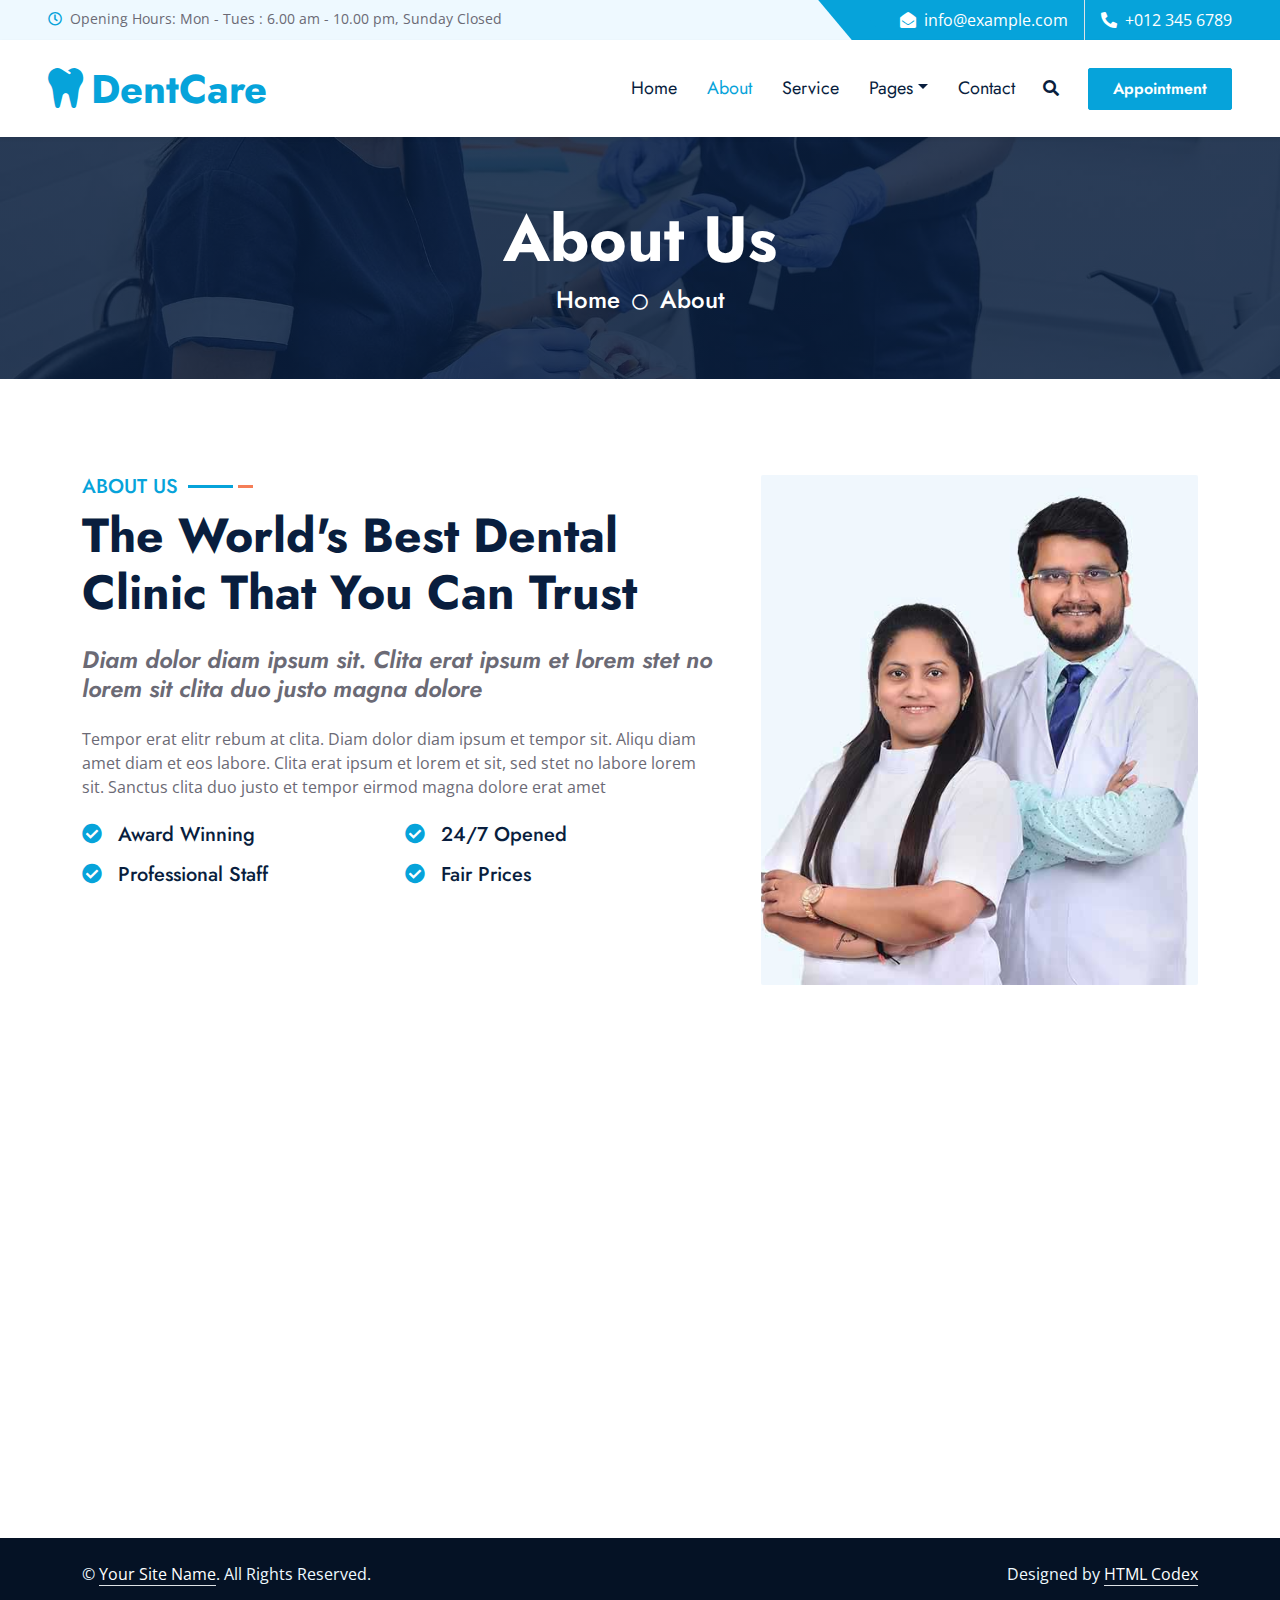
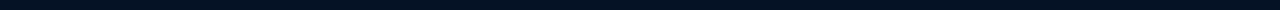
==== about.html @ ec6737f4 "new" ====
<!DOCTYPE html>
<html lang="en">

<head>
    <meta charset="utf-8">
    <title>DentCare - Dental Clinic Website Template</title>
    <meta content="width=device-width, initial-scale=1.0" name="viewport">
    <meta content="Free HTML Templates" name="keywords">
    <meta content="Free HTML Templates" name="description">

    <!-- Favicon -->
    <link href="img/favicon.ico" rel="icon">

    <!-- Google Web Fonts -->
    <link rel="preconnect" href="https://fonts.gstatic.com">
    <link href="https://fonts.googleapis.com/css2?family=Jost:wght@500;600;700&family=Open+Sans:wght@400;600&display=swap" rel="stylesheet"> 

    <!-- Icon Font Stylesheet -->
    <link href="https://cdnjs.cloudflare.com/ajax/libs/font-awesome/5.10.0/css/all.min.css" rel="stylesheet">
    <link href="https://cdn.jsdelivr.net/npm/bootstrap-icons@1.4.1/font/bootstrap-icons.css" rel="stylesheet">

    <!-- Libraries Stylesheet -->
    <link href="lib/owlcarousel/assets/owl.carousel.min.css" rel="stylesheet">
    <link href="lib/animate/animate.min.css" rel="stylesheet">
    <link href="lib/tempusdominus/css/tempusdominus-bootstrap-4.min.css" rel="stylesheet" />
    <link href="lib/twentytwenty/twentytwenty.css" rel="stylesheet" />

    <!-- Customized Bootstrap Stylesheet -->
    <link href="css/bootstrap.min.css" rel="stylesheet">

    <!-- Template Stylesheet -->
    <link href="css/style.css" rel="stylesheet">
</head>

<body>
    <!-- Spinner Start -->
    <div id="spinner" class="show bg-white position-fixed translate-middle w-100 vh-100 top-50 start-50 d-flex align-items-center justify-content-center">
        <div class="spinner-grow text-primary m-1" role="status">
            <span class="sr-only">Loading...</span>
        </div>
        <div class="spinner-grow text-dark m-1" role="status">
            <span class="sr-only">Loading...</span>
        </div>
        <div class="spinner-grow text-secondary m-1" role="status">
            <span class="sr-only">Loading...</span>
        </div>
    </div>
    <!-- Spinner End -->


    <!-- Topbar Start -->
    <div class="container-fluid bg-light ps-5 pe-0 d-none d-lg-block">
        <div class="row gx-0">
            <div class="col-md-6 text-center text-lg-start mb-2 mb-lg-0">
                <div class="d-inline-flex align-items-center">
                    <small class="py-2"><i class="far fa-clock text-primary me-2"></i>Opening Hours: Mon - Tues : 6.00 am - 10.00 pm, Sunday Closed </small>
                </div>
            </div>
            <div class="col-md-6 text-center text-lg-end">
                <div class="position-relative d-inline-flex align-items-center bg-primary text-white top-shape px-5">
                    <div class="me-3 pe-3 border-end py-2">
                        <p class="m-0"><i class="fa fa-envelope-open me-2"></i>info@example.com</p>
                    </div>
                    <div class="py-2">
                        <p class="m-0"><i class="fa fa-phone-alt me-2"></i>+012 345 6789</p>
                    </div>
                </div>
            </div>
        </div>
    </div>
    <!-- Topbar End -->


    <!-- Navbar Start -->
    <nav class="navbar navbar-expand-lg bg-white navbar-light shadow-sm px-5 py-3 py-lg-0">
        <a href="index.html" class="navbar-brand p-0">
            <h1 class="m-0 text-primary"><i class="fa fa-tooth me-2"></i>DentCare</h1>
        </a>
        <button class="navbar-toggler" type="button" data-bs-toggle="collapse" data-bs-target="#navbarCollapse">
            <span class="navbar-toggler-icon"></span>
        </button>
        <div class="collapse navbar-collapse" id="navbarCollapse">
            <div class="navbar-nav ms-auto py-0">
                <a href="index.html" class="nav-item nav-link">Home</a>
                <a href="about.html" class="nav-item nav-link active">About</a>
                <a href="service.html" class="nav-item nav-link">Service</a>
                <div class="nav-item dropdown">
                    <a href="#" class="nav-link dropdown-toggle" data-bs-toggle="dropdown">Pages</a>
                    <div class="dropdown-menu m-0">
                        <a href="price.html" class="dropdown-item">Pricing Plan</a>
                        <a href="team.html" class="dropdown-item">Our Dentist</a>
                        <a href="testimonial.html" class="dropdown-item">Testimonial</a>
                        <a href="appointment.html" class="dropdown-item">Appointment</a>
                    </div>
                </div>
                <a href="contact.html" class="nav-item nav-link">Contact</a>
            </div>
            <button type="button" class="btn text-dark" data-bs-toggle="modal" data-bs-target="#searchModal"><i class="fa fa-search"></i></button>
            <a href="appointment.html" class="btn btn-primary py-2 px-4 ms-3">Appointment</a>
        </div>
    </nav>
    <!-- Navbar End -->


    <!-- Full Screen Search Start -->
    <div class="modal fade" id="searchModal" tabindex="-1">
        <div class="modal-dialog modal-fullscreen">
            <div class="modal-content" style="background: rgba(9, 30, 62, .7);">
                <div class="modal-header border-0">
                    <button type="button" class="btn bg-white btn-close" data-bs-dismiss="modal" aria-label="Close"></button>
                </div>
                <div class="modal-body d-flex align-items-center justify-content-center">
                    <div class="input-group" style="max-width: 600px;">
                        <input type="text" class="form-control bg-transparent border-primary p-3" placeholder="Type search keyword">
                        <button class="btn btn-primary px-4"><i class="bi bi-search"></i></button>
                    </div>
                </div>
            </div>
        </div>
    </div>
    <!-- Full Screen Search End -->


    <!-- Hero Start -->
    <div class="container-fluid bg-primary py-5 hero-header mb-5">
        <div class="row py-3">
            <div class="col-12 text-center">
                <h1 class="display-3 text-white animated zoomIn">About Us</h1>
                <a href="" class="h4 text-white">Home</a>
                <i class="far fa-circle text-white px-2"></i>
                <a href="" class="h4 text-white">About</a>
            </div>
        </div>
    </div>
    <!-- Hero End -->


    <!-- About Start -->
    <div class="container-fluid py-5 wow fadeInUp" data-wow-delay="0.1s">
        <div class="container">
            <div class="row g-5">
                <div class="col-lg-7">
                    <div class="section-title mb-4">
                        <h5 class="position-relative d-inline-block text-primary text-uppercase">About Us</h5>
                        <h1 class="display-5 mb-0">The World's Best Dental Clinic That You Can Trust</h1>
                    </div>
                    <h4 class="text-body fst-italic mb-4">Diam dolor diam ipsum sit. Clita erat ipsum et lorem stet no lorem sit clita duo justo magna dolore</h4>
                    <p class="mb-4">Tempor erat elitr rebum at clita. Diam dolor diam ipsum et tempor sit. Aliqu diam amet diam et eos labore. Clita erat ipsum et lorem et sit, sed stet no labore lorem sit. Sanctus clita duo justo et tempor eirmod magna dolore erat amet</p>
                    <div class="row g-3">
                        <div class="col-sm-6 wow zoomIn" data-wow-delay="0.3s">
                            <h5 class="mb-3"><i class="fa fa-check-circle text-primary me-3"></i>Award Winning</h5>
                            <h5 class="mb-3"><i class="fa fa-check-circle text-primary me-3"></i>Professional Staff</h5>
                        </div>
                        <div class="col-sm-6 wow zoomIn" data-wow-delay="0.6s">
                            <h5 class="mb-3"><i class="fa fa-check-circle text-primary me-3"></i>24/7 Opened</h5>
                            <h5 class="mb-3"><i class="fa fa-check-circle text-primary me-3"></i>Fair Prices</h5>
                        </div>
                    </div>
                    <a href="appointment.html" class="btn btn-primary py-3 px-5 mt-4 wow zoomIn" data-wow-delay="0.6s">Make Appointment</a>
                </div>
                <div class="col-lg-5" style="min-height: 500px;">
                    <div class="position-relative h-100">
                        <img class="position-absolute w-100 h-100 rounded wow zoomIn" data-wow-delay="0.9s" src="img/about.jpg" style="object-fit: cover;">
                    </div>
                </div>
            </div>
        </div>
    </div>
    <!-- About End -->
    

    <!-- Newsletter Start -->
    <div class="container-fluid position-relative pt-5 wow fadeInUp" data-wow-delay="0.1s" style="z-index: 1;">
        <div class="container">
            <div class="bg-primary p-5">
                <form class="mx-auto" style="max-width: 600px;">
                    <div class="input-group">
                        <input type="text" class="form-control border-white p-3" placeholder="Your Email">
                        <button class="btn btn-dark px-4">Sign Up</button>
                    </div>
                </form>
            </div>
        </div>
    </div>
    <!-- Newsletter End -->
    

    <!-- Footer Start -->
    <div class="container-fluid bg-dark text-light py-5 wow fadeInUp" data-wow-delay="0.3s" style="margin-top: -75px;">
        <div class="container pt-5">
            <div class="row g-5 pt-4">
                <div class="col-lg-3 col-md-6">
                    <h3 class="text-white mb-4">Quick Links</h3>
                    <div class="d-flex flex-column justify-content-start">
                        <a class="text-light mb-2" href="#"><i class="bi bi-arrow-right text-primary me-2"></i>Home</a>
                        <a class="text-light mb-2" href="#"><i class="bi bi-arrow-right text-primary me-2"></i>About Us</a>
                        <a class="text-light mb-2" href="#"><i class="bi bi-arrow-right text-primary me-2"></i>Our Services</a>
                        <a class="text-light mb-2" href="#"><i class="bi bi-arrow-right text-primary me-2"></i>Latest Blog</a>
                        <a class="text-light" href="#"><i class="bi bi-arrow-right text-primary me-2"></i>Contact Us</a>
                    </div>
                </div>
                <div class="col-lg-3 col-md-6">
                    <h3 class="text-white mb-4">Popular Links</h3>
                    <div class="d-flex flex-column justify-content-start">
                        <a class="text-light mb-2" href="#"><i class="bi bi-arrow-right text-primary me-2"></i>Home</a>
                        <a class="text-light mb-2" href="#"><i class="bi bi-arrow-right text-primary me-2"></i>About Us</a>
                        <a class="text-light mb-2" href="#"><i class="bi bi-arrow-right text-primary me-2"></i>Our Services</a>
                        <a class="text-light mb-2" href="#"><i class="bi bi-arrow-right text-primary me-2"></i>Latest Blog</a>
                        <a class="text-light" href="#"><i class="bi bi-arrow-right text-primary me-2"></i>Contact Us</a>
                    </div>
                </div>
                <div class="col-lg-3 col-md-6">
                    <h3 class="text-white mb-4">Get In Touch</h3>
                    <p class="mb-2"><i class="bi bi-geo-alt text-primary me-2"></i>123 Street, New York, USA</p>
                    <p class="mb-2"><i class="bi bi-envelope-open text-primary me-2"></i>info@example.com</p>
                    <p class="mb-0"><i class="bi bi-telephone text-primary me-2"></i>+012 345 67890</p>
                </div>
                <div class="col-lg-3 col-md-6">
                    <h3 class="text-white mb-4">Follow Us</h3>
                    <div class="d-flex">
                        <a class="btn btn-lg btn-primary btn-lg-square rounded me-2" href="#"><i class="fab fa-twitter fw-normal"></i></a>
                        <a class="btn btn-lg btn-primary btn-lg-square rounded me-2" href="#"><i class="fab fa-facebook-f fw-normal"></i></a>
                        <a class="btn btn-lg btn-primary btn-lg-square rounded me-2" href="#"><i class="fab fa-linkedin-in fw-normal"></i></a>
                        <a class="btn btn-lg btn-primary btn-lg-square rounded" href="#"><i class="fab fa-instagram fw-normal"></i></a>
                    </div>
                </div>
            </div>
        </div>
    </div>
    <div class="container-fluid text-light py-4" style="background: #051225;">
        <div class="container">
            <div class="row g-0">
                <div class="col-md-6 text-center text-md-start">
                    <p class="mb-md-0">&copy; <a class="text-white border-bottom" href="#">Your Site Name</a>. All Rights Reserved.</p>
                </div>
                <div class="col-md-6 text-center text-md-end">
                    <p class="mb-0">Designed by <a class="text-white border-bottom" href="https://htmlcodex.com">HTML Codex</a></p>
                </div>
            </div>
        </div>
    </div>
    <!-- Footer End -->


    <!-- Back to Top -->
    <a href="#" class="btn btn-lg btn-primary btn-lg-square rounded back-to-top"><i class="bi bi-arrow-up"></i></a>


    <!-- JavaScript Libraries -->
    <script src="https://code.jquery.com/jquery-3.4.1.min.js"></script>
    <script src="https://cdn.jsdelivr.net/npm/bootstrap@5.0.0/dist/js/bootstrap.bundle.min.js"></script>
    <script src="lib/wow/wow.min.js"></script>
    <script src="lib/easing/easing.min.js"></script>
    <script src="lib/waypoints/waypoints.min.js"></script>
    <script src="lib/owlcarousel/owl.carousel.min.js"></script>
    <script src="lib/tempusdominus/js/moment.min.js"></script>
    <script src="lib/tempusdominus/js/moment-timezone.min.js"></script>
    <script src="lib/tempusdominus/js/tempusdominus-bootstrap-4.min.js"></script>
    <script src="lib/twentytwenty/jquery.event.move.js"></script>
    <script src="lib/twentytwenty/jquery.twentytwenty.js"></script>

    <!-- Template Javascript -->
    <script src="js/main.js"></script>
</body>

</html>
---- lib/twentytwenty/twentytwenty.css ----
.twentytwenty-horizontal .twentytwenty-handle:before, .twentytwenty-horizontal .twentytwenty-handle:after, .twentytwenty-vertical .twentytwenty-handle:before, .twentytwenty-vertical .twentytwenty-handle:after {
  content: " ";
  display: block;
  background: white;
  position: absolute;
  z-index: 30;
  -webkit-box-shadow: 0px 0px 12px rgba(51, 51, 51, 0.5);
  -moz-box-shadow: 0px 0px 12px rgba(51, 51, 51, 0.5);
  box-shadow: 0px 0px 12px rgba(51, 51, 51, 0.5); }

.twentytwenty-horizontal .twentytwenty-handle:before, .twentytwenty-horizontal .twentytwenty-handle:after {
  width: 3px;
  height: 9999px;
  left: 50%;
  margin-left: -1.5px; }

.twentytwenty-vertical .twentytwenty-handle:before, .twentytwenty-vertical .twentytwenty-handle:after {
  width: 9999px;
  height: 3px;
  top: 50%;
  margin-top: -1.5px; }

.twentytwenty-before-label, .twentytwenty-after-label, .twentytwenty-overlay {
  position: absolute;
  top: 0;
  width: 100%;
  height: 100%; }

.twentytwenty-before-label, .twentytwenty-after-label, .twentytwenty-overlay {
  -webkit-transition-duration: 0.5s;
  -moz-transition-duration: 0.5s;
  transition-duration: 0.5s; }

.twentytwenty-before-label, .twentytwenty-after-label {
  -webkit-transition-property: opacity;
  -moz-transition-property: opacity;
  transition-property: opacity; }

.twentytwenty-before-label:before, .twentytwenty-after-label:before {
  color: white;
  font-size: 13px;
  letter-spacing: 0.1em; }

.twentytwenty-before-label:before, .twentytwenty-after-label:before {
  position: absolute;
  background: rgba(255, 255, 255, 0.2);
  line-height: 38px;
  padding: 0 20px;
  -webkit-border-radius: 2px;
  -moz-border-radius: 2px;
  border-radius: 2px; }

.twentytwenty-horizontal .twentytwenty-before-label:before, .twentytwenty-horizontal .twentytwenty-after-label:before {
  top: 50%;
  margin-top: -19px; }

.twentytwenty-vertical .twentytwenty-before-label:before, .twentytwenty-vertical .twentytwenty-after-label:before {
  left: 50%;
  margin-left: -45px;
  text-align: center;
  width: 90px; }

.twentytwenty-left-arrow, .twentytwenty-right-arrow, .twentytwenty-up-arrow, .twentytwenty-down-arrow {
  width: 0;
  height: 0;
  border: 6px inset transparent;
  position: absolute; }

.twentytwenty-left-arrow, .twentytwenty-right-arrow {
  top: 50%;
  margin-top: -6px; }

.twentytwenty-up-arrow, .twentytwenty-down-arrow {
  left: 50%;
  margin-left: -6px; }

.twentytwenty-container {
  -webkit-box-sizing: content-box;
  -moz-box-sizing: content-box;
  box-sizing: content-box;
  z-index: 0;
  overflow: hidden;
  position: relative;
  -webkit-user-select: none;
  -moz-user-select: none;
  -ms-user-select: none; }
  .twentytwenty-container img {
    max-width: 100%;
    position: absolute;
    top: 0;
    display: block; }
  .twentytwenty-container.active .twentytwenty-overlay, .twentytwenty-container.active :hover.twentytwenty-overlay {
    background: rgba(0, 0, 0, 0); }
    .twentytwenty-container.active .twentytwenty-overlay .twentytwenty-before-label,
    .twentytwenty-container.active .twentytwenty-overlay .twentytwenty-after-label, .twentytwenty-container.active :hover.twentytwenty-overlay .twentytwenty-before-label,
    .twentytwenty-container.active :hover.twentytwenty-overlay .twentytwenty-after-label {
      opacity: 0; }
  .twentytwenty-container * {
    -webkit-box-sizing: content-box;
    -moz-box-sizing: content-box;
    box-sizing: content-box; }

.twentytwenty-before-label {
  opacity: 0; }
  .twentytwenty-before-label:before {
    content: attr(data-content); }

.twentytwenty-after-label {
  opacity: 0; }
  .twentytwenty-after-label:before {
    content: attr(data-content); }

.twentytwenty-horizontal .twentytwenty-before-label:before {
  left: 10px; }

.twentytwenty-horizontal .twentytwenty-after-label:before {
  right: 10px; }

.twentytwenty-vertical .twentytwenty-before-label:before {
  top: 10px; }

.twentytwenty-vertical .twentytwenty-after-label:before {
  bottom: 10px; }

.twentytwenty-overlay {
  -webkit-transition-property: background;
  -moz-transition-property: background;
  transition-property: background;
  background: rgba(0, 0, 0, 0);
  z-index: 25; }
  .twentytwenty-overlay:hover {
    background: rgba(0, 0, 0, 0.5); }
    .twentytwenty-overlay:hover .twentytwenty-after-label {
      opacity: 1; }
    .twentytwenty-overlay:hover .twentytwenty-before-label {
      opacity: 1; }

.twentytwenty-before {
  z-index: 20; }

.twentytwenty-after {
  z-index: 10; }

.twentytwenty-handle {
  height: 38px;
  width: 38px;
  position: absolute;
  left: 50%;
  top: 50%;
  margin-left: -22px;
  margin-top: -22px;
  border: 3px solid white;
  -webkit-border-radius: 1000px;
  -moz-border-radius: 1000px;
  border-radius: 1000px;
  -webkit-box-shadow: 0px 0px 12px rgba(51, 51, 51, 0.5);
  -moz-box-shadow: 0px 0px 12px rgba(51, 51, 51, 0.5);
  box-shadow: 0px 0px 12px rgba(51, 51, 51, 0.5);
  z-index: 40;
  cursor: pointer; }

.twentytwenty-horizontal .twentytwenty-handle:before {
  bottom: 50%;
  margin-bottom: 22px;
  -webkit-box-shadow: 0 3px 0 white, 0px 0px 12px rgba(51, 51, 51, 0.5);
  -moz-box-shadow: 0 3px 0 white, 0px 0px 12px rgba(51, 51, 51, 0.5);
  box-shadow: 0 3px 0 white, 0px 0px 12px rgba(51, 51, 51, 0.5); }
.twentytwenty-horizontal .twentytwenty-handle:after {
  top: 50%;
  margin-top: 22px;
  -webkit-box-shadow: 0 -3px 0 white, 0px 0px 12px rgba(51, 51, 51, 0.5);
  -moz-box-shadow: 0 -3px 0 white, 0px 0px 12px rgba(51, 51, 51, 0.5);
  box-shadow: 0 -3px 0 white, 0px 0px 12px rgba(51, 51, 51, 0.5); }

.twentytwenty-vertical .twentytwenty-handle:before {
  left: 50%;
  margin-left: 22px;
  -webkit-box-shadow: 3px 0 0 white, 0px 0px 12px rgba(51, 51, 51, 0.5);
  -moz-box-shadow: 3px 0 0 white, 0px 0px 12px rgba(51, 51, 51, 0.5);
  box-shadow: 3px 0 0 white, 0px 0px 12px rgba(51, 51, 51, 0.5); }
.twentytwenty-vertical .twentytwenty-handle:after {
  right: 50%;
  margin-right: 22px;
  -webkit-box-shadow: -3px 0 0 white, 0px 0px 12px rgba(51, 51, 51, 0.5);
  -moz-box-shadow: -3px 0 0 white, 0px 0px 12px rgba(51, 51, 51, 0.5);
  box-shadow: -3px 0 0 white, 0px 0px 12px rgba(51, 51, 51, 0.5); }

.twentytwenty-left-arrow {
  border-right: 6px solid white;
  left: 50%;
  margin-left: -17px; }

.twentytwenty-right-arrow {
  border-left: 6px solid white;
  right: 50%;
  margin-right: -17px; }

.twentytwenty-up-arrow {
  border-bottom: 6px solid white;
  top: 50%;
  margin-top: -17px; }

.twentytwenty-down-arrow {
  border-top: 6px solid white;
  bottom: 50%;
  margin-bottom: -17px; }
---- css/style.css ----
/********** Template CSS **********/
:root {
    --primary: #06A3DA;
    --secondary: #F57E57;
    --light: #EEF9FF;
    --dark: #091E3E;
}

h1,
h2,
.font-weight-bold {
    font-weight: 700 !important;
}

h3,
h4,
.font-weight-semi-bold {
    font-weight: 600 !important;
}

h5,
h6,
.font-weight-medium {
    font-weight: 500 !important;
}

.btn {
    font-family: 'Jost', sans-serif;
    font-weight: 600;
    transition: .5s;
}

.btn-primary,
.btn-secondary {
    color: #FFFFFF;
}

.btn-primary:hover {
    background: var(--secondary);
    border-color: var(--secondary);
}

.btn-secondary:hover {
    background: var(--primary);
    border-color: var(--primary);
}

.btn-square {
    width: 36px;
    height: 36px;
}

.btn-sm-square {
    width: 28px;
    height: 28px;
}

.btn-lg-square {
    width: 46px;
    height: 46px;
}

.btn-square,
.btn-sm-square,
.btn-lg-square {
    padding-left: 0;
    padding-right: 0;
    text-align: center;
}

#spinner {
    opacity: 0;
    visibility: hidden;
    transition: opacity .5s ease-out, visibility 0s linear .5s;
    z-index: 99999;
}

#spinner.show {
    transition: opacity .5s ease-out, visibility 0s linear 0s;
    visibility: visible;
    opacity: 1;
}

.back-to-top {
    position: fixed;
    display: none;
    right: 45px;
    bottom: 45px;
    z-index: 99;
}

.top-shape::before {
    position: absolute;
    content: "";
    width: 35px;
    height: 100%;
    top: 0;
    left: -17px;
    background: var(--primary);
    transform: skew(40deg);
}

.navbar-light .navbar-nav .nav-link {
    font-family: 'Jost', sans-serif;
    padding: 35px 15px;
    font-size: 18px;
    color: var(--dark);
    outline: none;
    transition: .5s;
}

.sticky-top.navbar-light .navbar-nav .nav-link {
    padding: 20px 15px;
}

.navbar-light .navbar-nav .nav-link:hover,
.navbar-light .navbar-nav .nav-link.active {
    color: var(--primary);
}

@media (max-width: 991.98px) {
    .navbar-light .navbar-nav .nav-link,
    .sticky-top.navbar-light .navbar-nav .nav-link {
        padding: 10px 0;
    }
}

.carousel-caption {
    top: 0;
    left: 0;
    right: 0;
    bottom: 0;
    background: rgba(9, 30, 62, .85);
    z-index: 1;
}

@media (max-width: 576px) {
    .carousel-caption h5 {
        font-size: 14px;
        font-weight: 500 !important;
    }

    .carousel-caption h1 {
        font-size: 30px;
        font-weight: 600 !important;
    }
}

.carousel-control-prev,
.carousel-control-next {
    width: 10%;
}

.carousel-control-prev-icon,
.carousel-control-next-icon {
    width: 3rem;
    height: 3rem;
}

@media (min-width: 991.98px) {
    .banner {
        position: relative;
        margin-top: -90px;
        z-index: 1;
    }
}

.section-title h5::before {
    position: absolute;
    content: "";
    width: 45px;
    height: 3px;
    right: -55px;
    bottom: 11px;
    background: var(--primary);
}

.section-title h5::after {
    position: absolute;
    content: "";
    width: 15px;
    height: 3px;
    right: -75px;
    bottom: 11px;
    background: var(--secondary);
}

.twentytwenty-wrapper {
    height: 100%;
}

.hero-header {
    background: linear-gradient(rgba(9, 30, 62, .85), rgba(9, 30, 62, .85)), url(../img/carousel-1.jpg) center center no-repeat;
    background-size: cover;
}

.bg-appointment {
    background: linear-gradient(rgba(9, 30, 62, .85), rgba(9, 30, 62, .85)), url(../img/carousel-1.jpg) center center no-repeat;
    background-size: cover;
}

.appointment-form {
    background: rgba(6, 163, 218, .7);
}

.service-item img,
.service-item .bg-light,
.service-item .bg-light h5,
.team-item .team-text {
    transition: .5s;
}

.service-item:hover img {
    transform: scale(1.15);
}

.team-item .team-text::after,
.service-item .bg-light::after {
    position: absolute;
    content: "";
    top: 50%;
    bottom: 0;
    left: 15px;
    right: 15px;
    border-radius:100px / 15px;
    box-shadow: 0 0 15px rgba(0, 0, 0, .7);
    opacity: 0;
    transition: .5s;
    z-index: -1;
}

.team-item:hover .team-text::after,
.service-item:hover .bg-light::after {
    opacity: 1;
}

.bg-offer {
    background:url(../img/carousel-1.jpg) center center no-repeat;
    background-size: cover;
}

.offer-text {
    background: rgba(6, 163, 218, .85);
}

.price-carousel .owl-nav {
    position: absolute;
    width: calc(100% + 45px);
    height: 45px;
    top: calc(50% - 22.5px);
    left: -22.5px;
    display: flex;
    justify-content: space-between;
    opacity: 0;
    transition: .5s;
}

.price-carousel:hover .owl-nav {
    opacity: 1;
}

.price-carousel .owl-nav .owl-prev,
.price-carousel .owl-nav .owl-next {
    position: relative;
    width: 45px;
    height: 45px;
    display: flex;
    align-items: center;
    justify-content: center;
    color: #FFFFFF;
    background: var(--primary);
    border-radius: 2px;
    font-size: 22px;
    transition: .5s;
}

.price-carousel .owl-nav .owl-prev:hover,
.price-carousel .owl-nav .owl-next:hover {
    background: var(--secondary);
}

.bg-testimonial {
    background: url(../img/carousel-2.jpg) center center no-repeat;
    background-size: cover;
}

.testimonial-carousel {
    background: rgba(6, 163, 218, .85);
}

.testimonial-carousel .owl-nav {
    position: absolute;
    width: calc(100% + 46px);
    height: 46px;
    top: calc(50% - 23px);
    left: -23px;
    display: flex;
    justify-content: space-between;
    z-index: 1;
}

.testimonial-carousel .owl-nav .owl-prev,
.testimonial-carousel .owl-nav .owl-next {
    position: relative;
    width: 46px;
    height: 46px;
    display: flex;
    align-items: center;
    justify-content: center;
    color: #FFFFFF;
    background: var(--primary);
    border-radius: 2px;
    font-size: 22px;
    transition: .5s;
}

.testimonial-carousel .owl-nav .owl-prev:hover,
.testimonial-carousel .owl-nav .owl-next:hover {
    background: var(--secondary);
}

.testimonial-carousel .owl-item img {
    width: 120px;
    height: 120px;
}
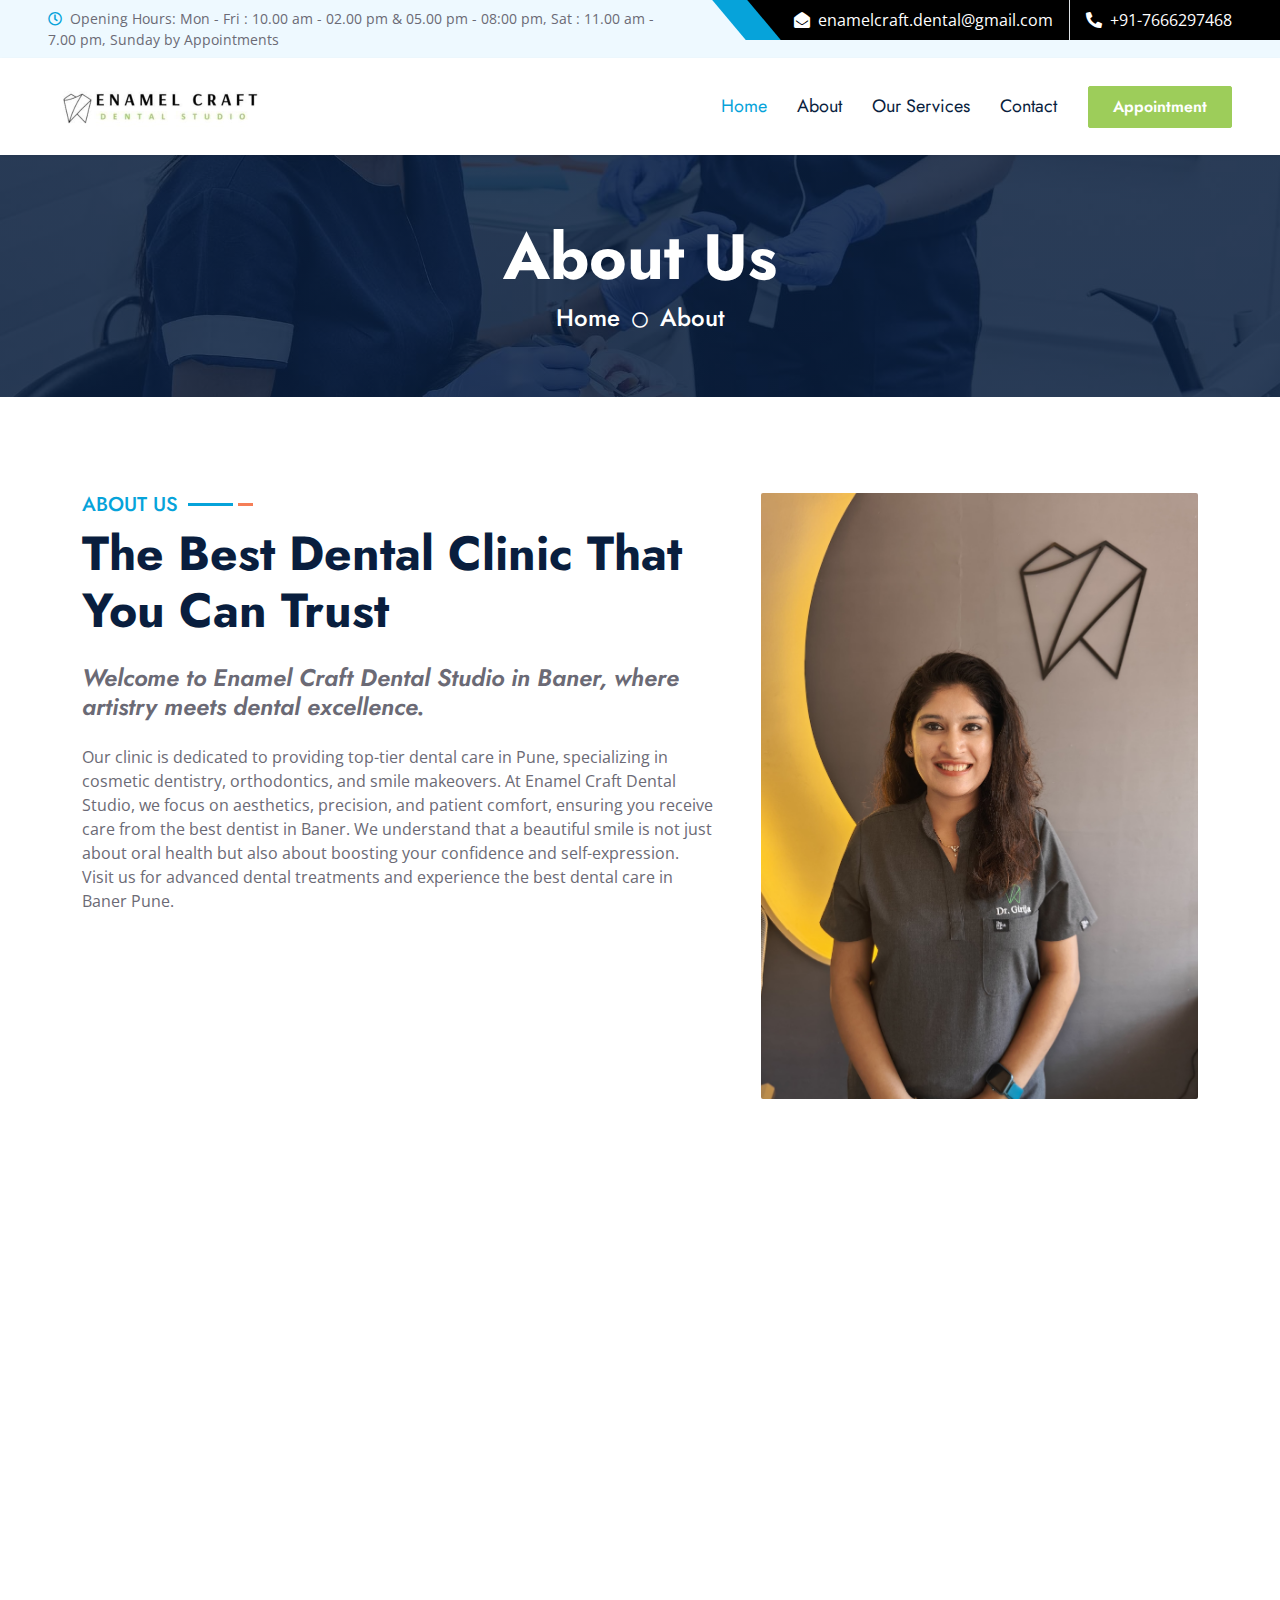
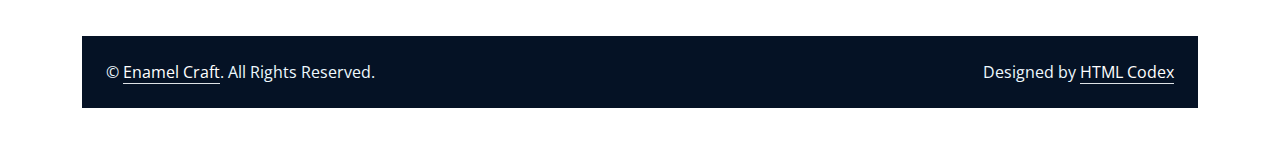
==== commit 7e52dc01: "ne" ====
--- a/about.html
+++ b/about.html
@@ -3,13 +3,13 @@
 
 <head>
     <meta charset="utf-8">
-    <title>DentCare - Dental Clinic Website Template</title>
+    <title>Enamel Craft Dental Studio - Best Dentist in Pan Card Club Road Baner</title>
     <meta content="width=device-width, initial-scale=1.0" name="viewport">
     <meta content="Free HTML Templates" name="keywords">
     <meta content="Free HTML Templates" name="description">
 
     <!-- Favicon -->
-    <link href="img/favicon.ico" rel="icon">
+    <link href="img/logo.png" rel="icon">
 
     <!-- Google Web Fonts -->
     <link rel="preconnect" href="https://fonts.gstatic.com">
@@ -50,19 +50,19 @@
 
     <!-- Topbar Start -->
     <div class="container-fluid bg-light ps-5 pe-0 d-none d-lg-block">
-        <div class="row gx-0">
+        <div class="row gx-0 ">
             <div class="col-md-6 text-center text-lg-start mb-2 mb-lg-0">
                 <div class="d-inline-flex align-items-center">
-                    <small class="py-2"><i class="far fa-clock text-primary me-2"></i>Opening Hours: Mon - Tues : 6.00 am - 10.00 pm, Sunday Closed </small>
-                </div>
-            </div>
-            <div class="col-md-6 text-center text-lg-end">
+                    <small class="py-2"><i class="far fa-clock text-primary me-2"></i>Opening Hours: Mon - Fri : 10.00 am - 02.00 pm & 05.00 pm - 08:00 pm, Sat : 11.00 am - 7.00 pm, Sunday by Appointments</small>
+                </div>
+            </div>
+            <div class="col-md-6 text-center text-lg-end ">
                 <div class="position-relative d-inline-flex align-items-center bg-primary text-white top-shape px-5">
                     <div class="me-3 pe-3 border-end py-2">
-                        <p class="m-0"><i class="fa fa-envelope-open me-2"></i>info@example.com</p>
+                        <p class="m-0"><i class="fa fa-envelope-open me-2"></i>enamelcraft.dental@gmail.com</p>
                     </div>
                     <div class="py-2">
-                        <p class="m-0"><i class="fa fa-phone-alt me-2"></i>+012 345 6789</p>
+                        <p class="m-0"><i class="fa fa-phone-alt me-2"></i>+91-7666297468</p>
                     </div>
                 </div>
             </div>
@@ -71,54 +71,27 @@
     <!-- Topbar End -->
 
 
-    <!-- Navbar Start -->
-    <nav class="navbar navbar-expand-lg bg-white navbar-light shadow-sm px-5 py-3 py-lg-0">
-        <a href="index.html" class="navbar-brand p-0">
-            <h1 class="m-0 text-primary"><i class="fa fa-tooth me-2"></i>DentCare</h1>
-        </a>
-        <button class="navbar-toggler" type="button" data-bs-toggle="collapse" data-bs-target="#navbarCollapse">
-            <span class="navbar-toggler-icon"></span>
-        </button>
-        <div class="collapse navbar-collapse" id="navbarCollapse">
-            <div class="navbar-nav ms-auto py-0">
-                <a href="index.html" class="nav-item nav-link">Home</a>
-                <a href="about.html" class="nav-item nav-link active">About</a>
-                <a href="service.html" class="nav-item nav-link">Service</a>
-                <div class="nav-item dropdown">
-                    <a href="#" class="nav-link dropdown-toggle" data-bs-toggle="dropdown">Pages</a>
-                    <div class="dropdown-menu m-0">
-                        <a href="price.html" class="dropdown-item">Pricing Plan</a>
-                        <a href="team.html" class="dropdown-item">Our Dentist</a>
-                        <a href="testimonial.html" class="dropdown-item">Testimonial</a>
-                        <a href="appointment.html" class="dropdown-item">Appointment</a>
-                    </div>
-                </div>
-                <a href="contact.html" class="nav-item nav-link">Contact</a>
-            </div>
-            <button type="button" class="btn text-dark" data-bs-toggle="modal" data-bs-target="#searchModal"><i class="fa fa-search"></i></button>
-            <a href="appointment.html" class="btn btn-primary py-2 px-4 ms-3">Appointment</a>
-        </div>
-    </nav>
-    <!-- Navbar End -->
-
-
-    <!-- Full Screen Search Start -->
-    <div class="modal fade" id="searchModal" tabindex="-1">
-        <div class="modal-dialog modal-fullscreen">
-            <div class="modal-content" style="background: rgba(9, 30, 62, .7);">
-                <div class="modal-header border-0">
-                    <button type="button" class="btn bg-white btn-close" data-bs-dismiss="modal" aria-label="Close"></button>
-                </div>
-                <div class="modal-body d-flex align-items-center justify-content-center">
-                    <div class="input-group" style="max-width: 600px;">
-                        <input type="text" class="form-control bg-transparent border-primary p-3" placeholder="Type search keyword">
-                        <button class="btn btn-primary px-4"><i class="bi bi-search"></i></button>
-                    </div>
-                </div>
-            </div>
-        </div>
-    </div>
-    <!-- Full Screen Search End -->
+<!-- Navbar Start -->
+<nav class="navbar navbar-expand-lg bg-white navbar-light shadow-sm px-5 py-3 py-lg-0">
+    <a href="index.html" class="navbar-brand p-0">
+        <img src="img/echeader.jpg" alt="Enamel Craft Dental Studio Logo" style="height: 55px; width: auto; max-height: none; float: left;">
+    </a>
+    <button class="navbar-toggler" type="button" data-bs-toggle="collapse" data-bs-target="#navbarCollapse">
+        <span class="navbar-toggler-icon"></span>
+    </button>
+    <div class="collapse navbar-collapse" id="navbarCollapse">
+        <div class="navbar-nav ms-auto py-0">
+            <a href="index.html" class="nav-item nav-link active">Home</a>
+            <a href="about.html" class="nav-item nav-link" target="_blank">About</a>
+            <a href="service.html" class="nav-item nav-link" target="_blank">Our Services</a>
+            <a href="contact.html" class="nav-item nav-link" target="_blank">Contact</a>
+        </div>
+        <a href="https://wa.me/917666297468?text=Hello,%20Can%20I%20book%20an%20appointment%3F" class="btn btn-primary py-2 px-4 ms-3">Appointment</a>
+    </div>
+</nav>
+<!-- Navbar End -->
+
+
 
 
     <!-- Hero Start -->
@@ -136,56 +109,57 @@
 
 
     <!-- About Start -->
-    <div class="container-fluid py-5 wow fadeInUp" data-wow-delay="0.1s">
-        <div class="container">
-            <div class="row g-5">
-                <div class="col-lg-7">
-                    <div class="section-title mb-4">
-                        <h5 class="position-relative d-inline-block text-primary text-uppercase">About Us</h5>
-                        <h1 class="display-5 mb-0">The World's Best Dental Clinic That You Can Trust</h1>
-                    </div>
-                    <h4 class="text-body fst-italic mb-4">Diam dolor diam ipsum sit. Clita erat ipsum et lorem stet no lorem sit clita duo justo magna dolore</h4>
-                    <p class="mb-4">Tempor erat elitr rebum at clita. Diam dolor diam ipsum et tempor sit. Aliqu diam amet diam et eos labore. Clita erat ipsum et lorem et sit, sed stet no labore lorem sit. Sanctus clita duo justo et tempor eirmod magna dolore erat amet</p>
-                    <div class="row g-3">
-                        <div class="col-sm-6 wow zoomIn" data-wow-delay="0.3s">
-                            <h5 class="mb-3"><i class="fa fa-check-circle text-primary me-3"></i>Award Winning</h5>
-                            <h5 class="mb-3"><i class="fa fa-check-circle text-primary me-3"></i>Professional Staff</h5>
-                        </div>
-                        <div class="col-sm-6 wow zoomIn" data-wow-delay="0.6s">
-                            <h5 class="mb-3"><i class="fa fa-check-circle text-primary me-3"></i>24/7 Opened</h5>
-                            <h5 class="mb-3"><i class="fa fa-check-circle text-primary me-3"></i>Fair Prices</h5>
-                        </div>
-                    </div>
-                    <a href="appointment.html" class="btn btn-primary py-3 px-5 mt-4 wow zoomIn" data-wow-delay="0.6s">Make Appointment</a>
-                </div>
-                <div class="col-lg-5" style="min-height: 500px;">
-                    <div class="position-relative h-100">
-                        <img class="position-absolute w-100 h-100 rounded wow zoomIn" data-wow-delay="0.9s" src="img/about.jpg" style="object-fit: cover;">
-                    </div>
-                </div>
-            </div>
-        </div>
-    </div>
+
+<!-- About Start -->
+<div class="container-fluid py-5 wow fadeInUp" data-wow-delay="0.1s">
+    <div class="container">
+        <div class="row g-5">
+            <div class="col-lg-7">
+                <div class="section-title mb-4">
+                    <h5 class="position-relative d-inline-block text-primary text-uppercase">About Us</h5>
+                    <h1 class="display-5 mb-0">The Best Dental Clinic That You Can Trust</h1>
+                </div>
+                <h4 class="text-body fst-italic mb-4">Welcome to Enamel Craft Dental Studio in Baner, where artistry meets dental excellence.</h4>
+                <p class="mb-4">Our clinic is dedicated to providing top-tier dental care in Pune, specializing in cosmetic dentistry, orthodontics, and smile makeovers. At Enamel Craft Dental Studio, we focus on aesthetics, precision, and patient comfort, ensuring you receive care from the best dentist in Baner. We understand that a beautiful smile is not just about oral health but also about boosting your confidence and self-expression. Visit us for advanced dental treatments and experience the best dental care in Baner Pune.</p>
+                <div class="row g-3">
+                    <div class="col-sm-6 wow zoomIn" data-wow-delay="0.3s">
+                        <h5 class="mb-3"><i class="fa fa-check-circle text-primary me-3"></i>Focused on Hygiene</h5>
+                        <h5 class="mb-3"><i class="fa fa-check-circle text-primary me-3"></i>Professional Staff</h5>
+                    </div>
+                    <div class="col-sm-6 wow zoomIn" data-wow-delay="0.6s">
+                        <h5 class="mb-3"><i class="fa fa-check-circle text-primary me-3"></i>All Day Opened</h5>
+                        <h5 class="mb-3"><i class="fa fa-check-circle text-primary me-3"></i>Fair Prices</h5>
+                    </div>
+                </div>
+                <a href="https://wa.me/917666297468?text=Hello,%20Can%20I%20book%20an%20appointment%3F" class="btn btn-primary py-3 px-5 mt-4 wow zoomIn" data-wow-delay="0.6s">Book Appointment</a>
+            </div>
+            <div class="col-lg-5" style="min-height: 500px;">
+                <div class="position-relative h-100">
+                    <img class="position-absolute w-100 h-100 rounded wow zoomIn" data-wow-delay="0.9s" src="img/about.jpg" style="object-fit: cover;">
+                </div>
+            </div>
+        </div>
+
     <!-- About End -->
     
 
-    <!-- Newsletter Start -->
+    <!-- Callback Start -->
     <div class="container-fluid position-relative pt-5 wow fadeInUp" data-wow-delay="0.1s" style="z-index: 1;">
         <div class="container">
             <div class="bg-primary p-5">
                 <form class="mx-auto" style="max-width: 600px;">
                     <div class="input-group">
-                        <input type="text" class="form-control border-white p-3" placeholder="Your Email">
-                        <button class="btn btn-dark px-4">Sign Up</button>
+                        <input type="text" class="form-control border-white p-3" placeholder="Your Contact Number">
+                        <button class="btn btn-dark px-4">Receive a CallBack</button>
                     </div>
                 </form>
             </div>
         </div>
-    </div>
-    <!-- Newsletter End -->
+    </div> 
+    <!-- Callback End -->
     
 
-    <!-- Footer Start -->
+     <!-- Footer Start -->
     <div class="container-fluid bg-dark text-light py-5 wow fadeInUp" data-wow-delay="0.3s" style="margin-top: -75px;">
         <div class="container pt-5">
             <div class="row g-5 pt-4">
@@ -193,35 +167,36 @@
                     <h3 class="text-white mb-4">Quick Links</h3>
                     <div class="d-flex flex-column justify-content-start">
                         <a class="text-light mb-2" href="#"><i class="bi bi-arrow-right text-primary me-2"></i>Home</a>
-                        <a class="text-light mb-2" href="#"><i class="bi bi-arrow-right text-primary me-2"></i>About Us</a>
-                        <a class="text-light mb-2" href="#"><i class="bi bi-arrow-right text-primary me-2"></i>Our Services</a>
-                        <a class="text-light mb-2" href="#"><i class="bi bi-arrow-right text-primary me-2"></i>Latest Blog</a>
-                        <a class="text-light" href="#"><i class="bi bi-arrow-right text-primary me-2"></i>Contact Us</a>
+                        <a class="text-light mb-2" href="https://maps.app.goo.gl/xwzzvwhkLiujg52z9"><i class="bi bi-arrow-right text-primary me-2"></i>Locate Us</a>
+                        <a class="text-light mb-2" href="https://wa.me/7666297468?text=Hello,%20I%20want%20to%20book%20an%20appointment%20with%20Enamel%20Craft%20Dental%20Studio"><i class="bi bi-arrow-right text-primary me-2"></i>Book Appointment</a>
+                        <a class="text-light mb-2" href="https://g.co/kgs/brU3Rn9"><i class="bi bi-arrow-right text-primary me-2"></i>Find Us on Google</a>
+                        <a class="text-light" href="tel:07666297468"><i class="bi bi-arrow-right text-primary me-2"></i>Contact Us</a>
                     </div>
                 </div>
                 <div class="col-lg-3 col-md-6">
                     <h3 class="text-white mb-4">Popular Links</h3>
                     <div class="d-flex flex-column justify-content-start">
-                        <a class="text-light mb-2" href="#"><i class="bi bi-arrow-right text-primary me-2"></i>Home</a>
-                        <a class="text-light mb-2" href="#"><i class="bi bi-arrow-right text-primary me-2"></i>About Us</a>
-                        <a class="text-light mb-2" href="#"><i class="bi bi-arrow-right text-primary me-2"></i>Our Services</a>
-                        <a class="text-light mb-2" href="#"><i class="bi bi-arrow-right text-primary me-2"></i>Latest Blog</a>
+                        <a class="text-light mb-2" href="#" target="_blank"><i class="bi bi-arrow-right text-primary me-2"></i>Home</a>
+                        <a class="text-light mb-2" href="#" target="_blank"><i class="bi bi-arrow-right text-primary me-2"></i>About Us</a>
+                        <a class="text-light mb-2" href="#" target="_blank"><i class="bi bi-arrow-right text-primary me-2"></i>Our Services</a>
+                        <a class="text-light mb-2" href="#" target="_blank"><i class="bi bi-arrow-right text-primary me-2"></i>Latest Blog</a>
                         <a class="text-light" href="#"><i class="bi bi-arrow-right text-primary me-2"></i>Contact Us</a>
                     </div>
                 </div>
                 <div class="col-lg-3 col-md-6">
                     <h3 class="text-white mb-4">Get In Touch</h3>
-                    <p class="mb-2"><i class="bi bi-geo-alt text-primary me-2"></i>123 Street, New York, USA</p>
-                    <p class="mb-2"><i class="bi bi-envelope-open text-primary me-2"></i>info@example.com</p>
-                    <p class="mb-0"><i class="bi bi-telephone text-primary me-2"></i>+012 345 67890</p>
+                    <p class="mb-2"><i class="bi bi-geo-alt text-primary me-2"></i>Shop No. 3, Shreeban Building, Sneh Park Society, Pan Card Club Rd,
+Baner, Pune, Maharashtra 411045</p>
+                    <p class="mb-2"><i class="bi bi-envelope-open text-primary me-2"></i>enamelcraft.dental@gmail.com</p>
+                    <p class="mb-0"><i class="bi bi-telephone text-primary me-2"></i>+91-7666297468</p>
                 </div>
                 <div class="col-lg-3 col-md-6">
                     <h3 class="text-white mb-4">Follow Us</h3>
                     <div class="d-flex">
-                        <a class="btn btn-lg btn-primary btn-lg-square rounded me-2" href="#"><i class="fab fa-twitter fw-normal"></i></a>
-                        <a class="btn btn-lg btn-primary btn-lg-square rounded me-2" href="#"><i class="fab fa-facebook-f fw-normal"></i></a>
-                        <a class="btn btn-lg btn-primary btn-lg-square rounded me-2" href="#"><i class="fab fa-linkedin-in fw-normal"></i></a>
-                        <a class="btn btn-lg btn-primary btn-lg-square rounded" href="#"><i class="fab fa-instagram fw-normal"></i></a>
+                        <a class="btn btn-lg btn-primary btn-lg-square rounded me-2" href="https://api.whatsapp.com/send?phone=7666297468" target="_blank"><i class="fab fa-whatsapp fw-normal"></i></a>
+                        <a class="btn btn-lg btn-primary btn-lg-square rounded me-2" href="https://www.facebook.com/people/Enamel-Craft-Dental-Studio/61569511804910/" target="_blank"><i class="fab fa-facebook-f fw-normal"></i></a>
+                        <a class="btn btn-lg btn-primary btn-lg-square rounded me-2" href="https://www.youtube.com/@EnamelCraft/shorts" target="_blank"><i class="fab fa-youtube fw-normal"></i></a>
+                        <a class="btn btn-lg btn-primary btn-lg-square rounded" href="https://www.instagram.com/enamel.craft/" target="_blank"><i class="fab fa-instagram fw-normal"></i></a>
                     </div>
                 </div>
             </div>
@@ -231,7 +206,7 @@
         <div class="container">
             <div class="row g-0">
                 <div class="col-md-6 text-center text-md-start">
-                    <p class="mb-md-0">&copy; <a class="text-white border-bottom" href="#">Your Site Name</a>. All Rights Reserved.</p>
+                    <p class="mb-md-0">&copy; <a class="text-white border-bottom" href="#">Enamel Craft</a>. All Rights Reserved.</p>
                 </div>
                 <div class="col-md-6 text-center text-md-end">
                     <p class="mb-0">Designed by <a class="text-white border-bottom" href="https://htmlcodex.com">HTML Codex</a></p>
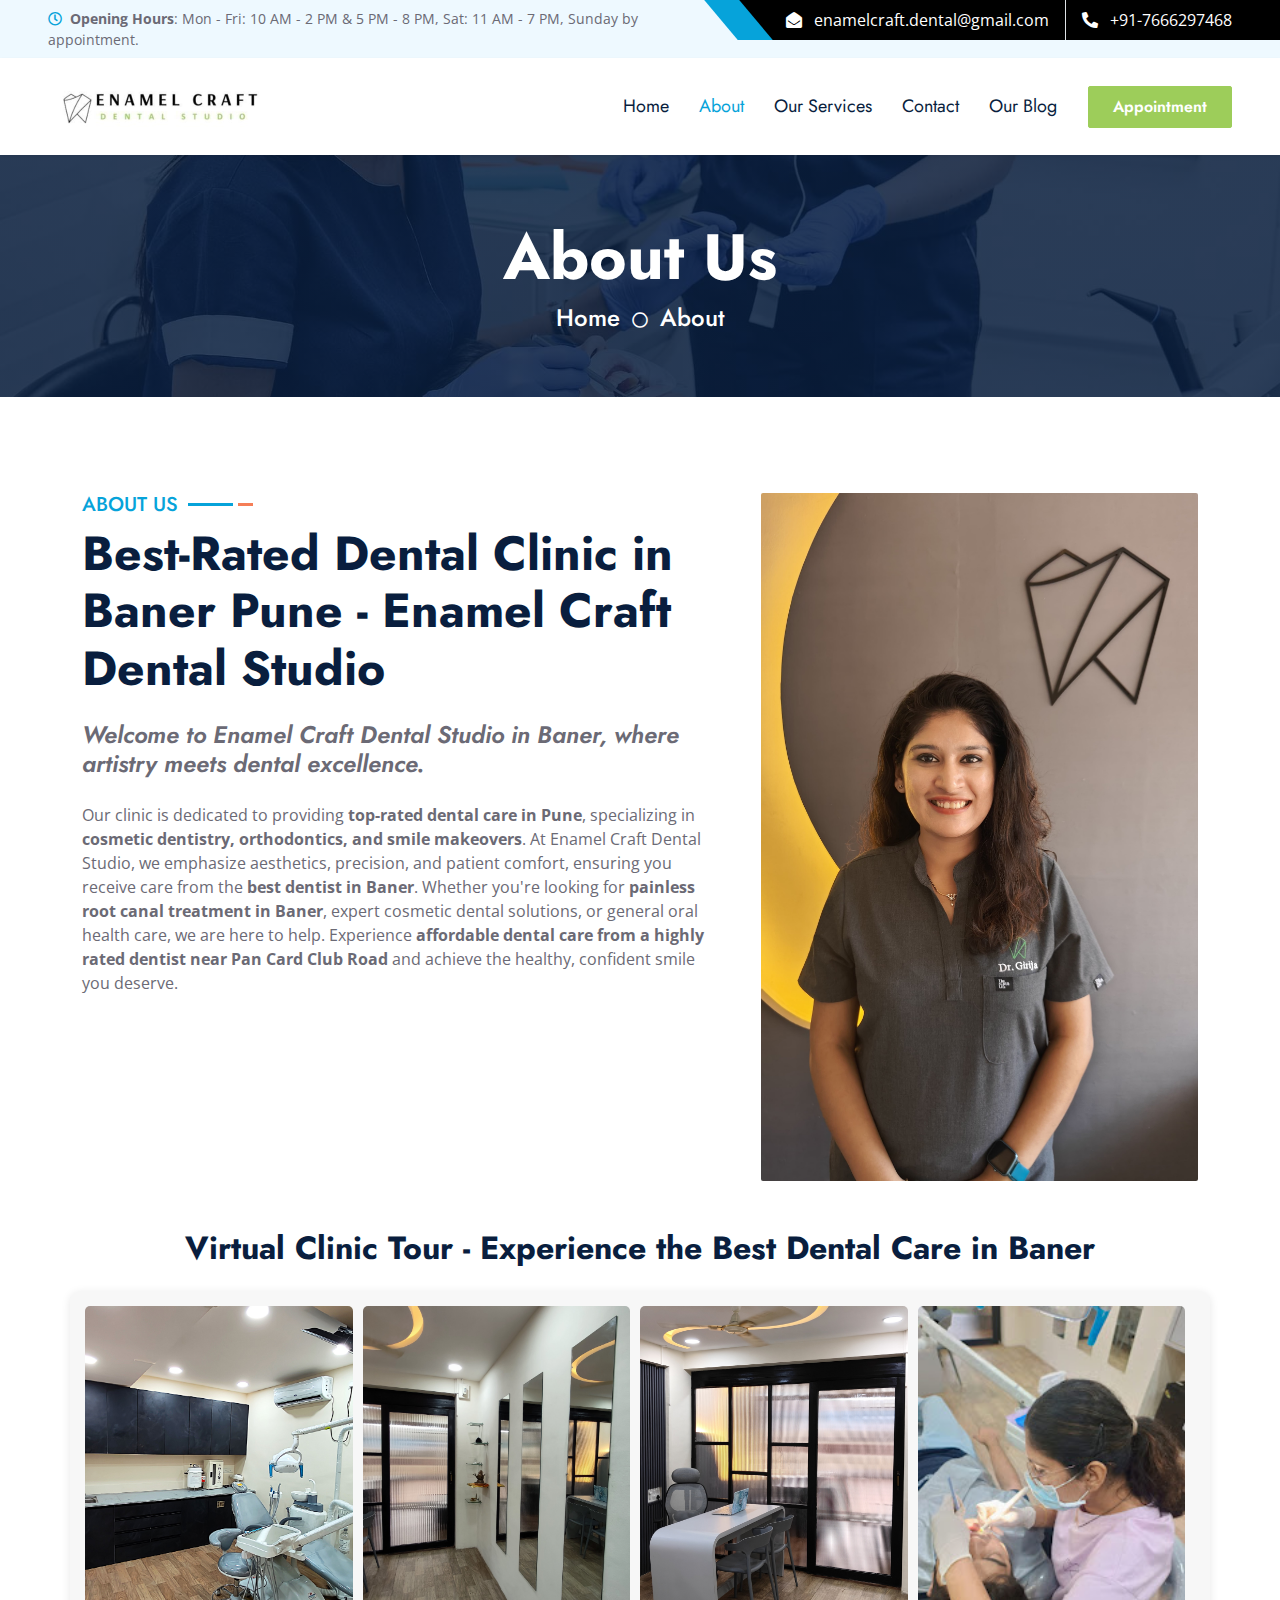
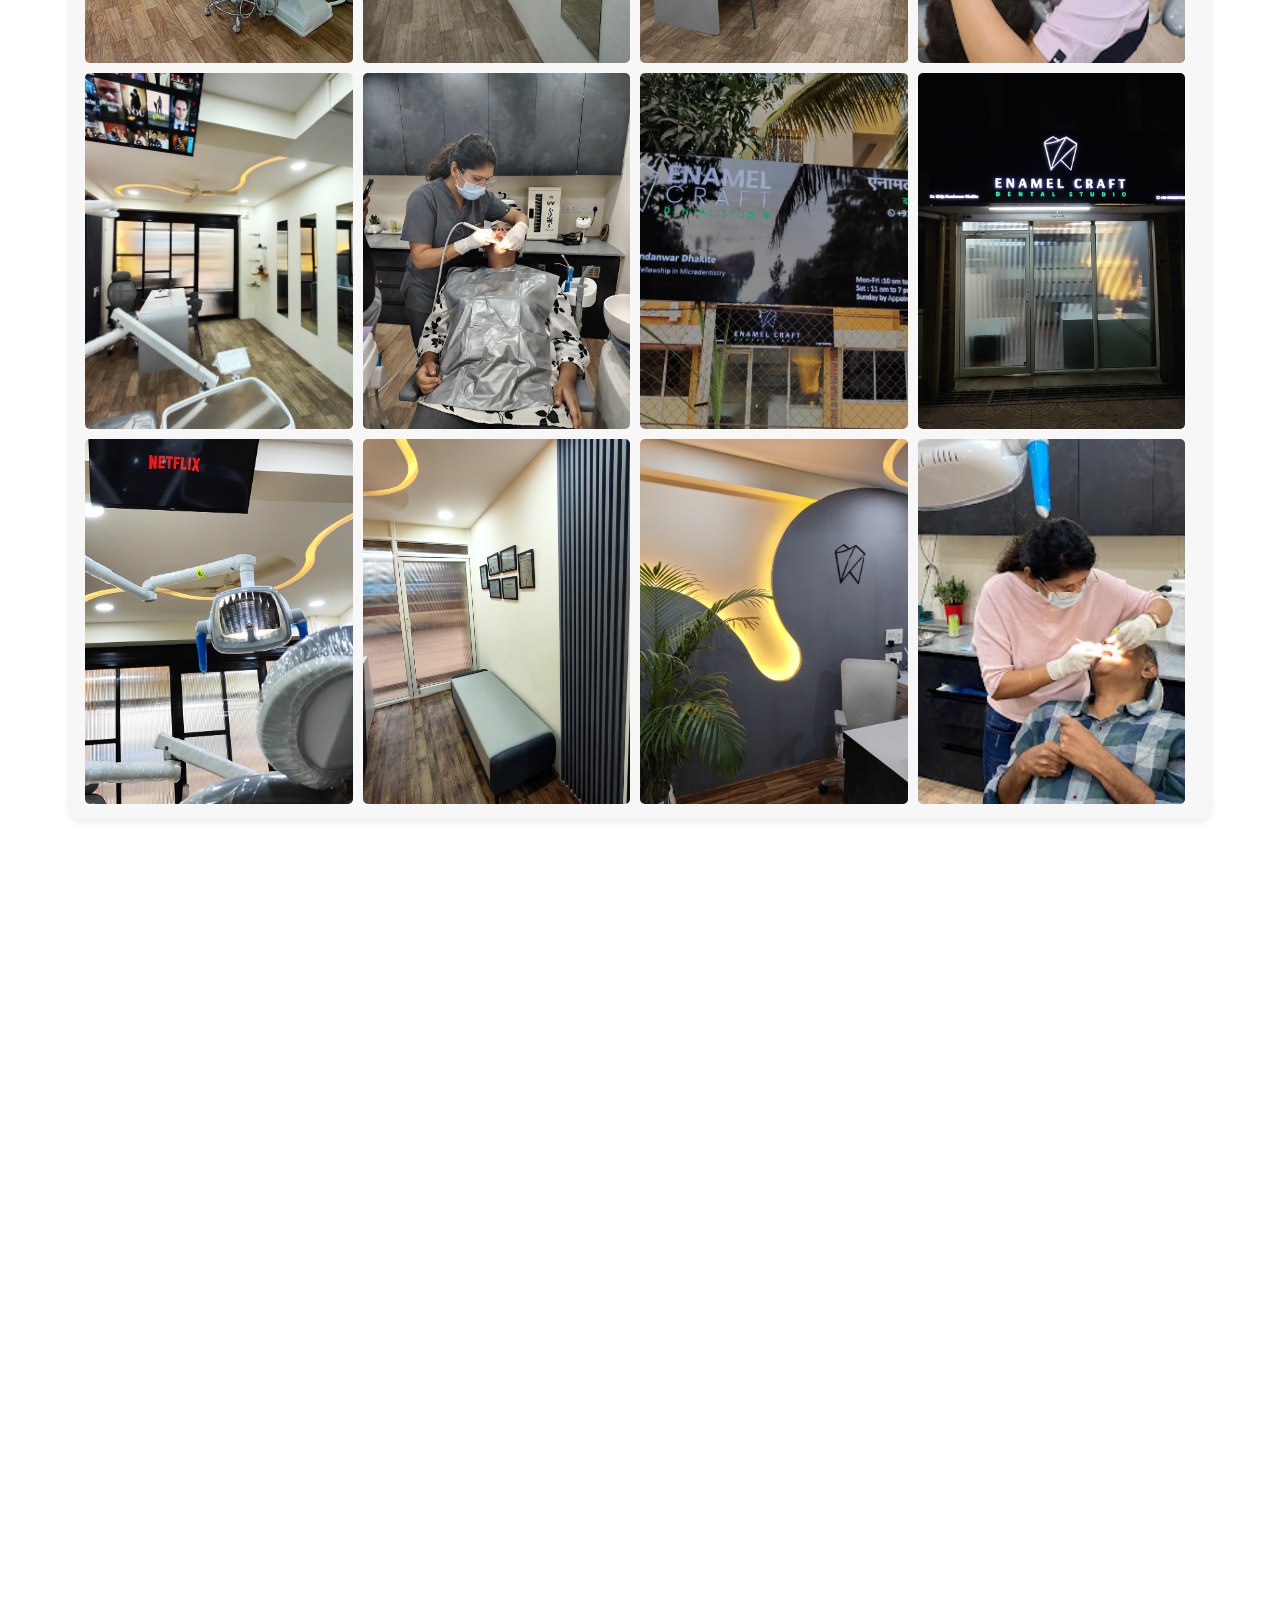
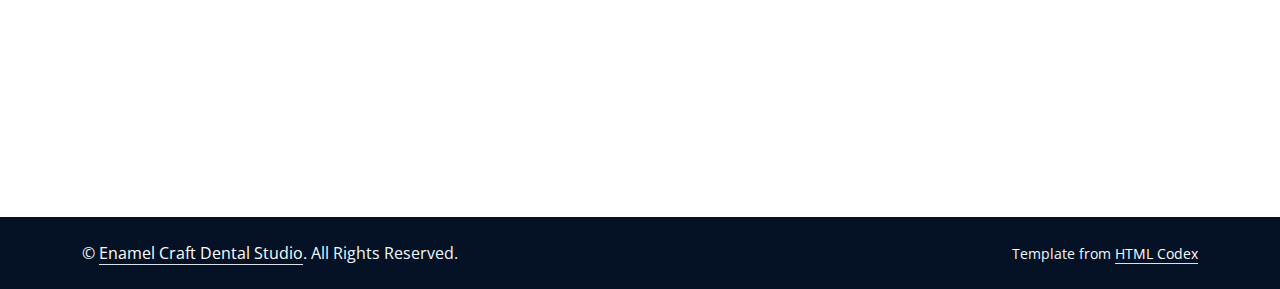
==== commit d3236225: "SEO Done" ====
--- a/about.html
+++ b/about.html
@@ -3,17 +3,55 @@
 
 <head>
     <meta charset="utf-8">
-    <title>Enamel Craft Dental Studio - Best Dentist in Pan Card Club Road Baner</title>
-    <meta content="width=device-width, initial-scale=1.0" name="viewport">
-    <meta content="Free HTML Templates" name="keywords">
-    <meta content="Free HTML Templates" name="description">
+    <title>Best Dentist in Baner Pune | Enamel Craft Dental Studio</title>
+    <meta name="viewport" content="width=device-width, initial-scale=1.0">
+    <meta name="description"
+          content="Looking for the best dentist in Baner, Pune? Enamel Craft Dental Studio offers expert dental care, painless treatments, and cosmetic dentistry. Book an appointment today!">
+    <meta name="keywords"
+          content="dentist near me, dental clinic, best-rated dental clinic in Baner Pune, best cosmetic dentistry near me, best dentist in Baner, root canal treatment Baner, affordable dentist in Baner">
+
+    <!-- Open Graph Meta Tags for Social Media -->
+    <meta property="og:title" content="Best Dentist in Baner Pune | Enamel Craft Dental Studio">
+    <meta property="og:description"
+          content="Expert dental care in Baner, Pune. Visit Enamel Craft Dental Studio for painless root canals, smile makeovers, and advanced cosmetic dentistry.">
+    <meta property="og:image" content="https://www.enamelcraft.in/img/clinic.jpg">
+    <meta property="og:url" content="https://www.enamelcraft.in">
+    <meta property="og:type" content="website">
+    <meta name="twitter:card" content="summary_large_image">
+
+    <!-- Schema Markup for Local Business -->
+    <script type="application/ld+json">
+        {
+            "@context": "https://schema.org",
+            "@type": "Dentist",
+            "name": "Enamel Craft Dental Studio",
+            "address": {
+                "@type": "PostalAddress",
+                "streetAddress": "Shop No. 3, Shreeban Building, Sneh Park Society, Pan Card Club Rd, Baner, Pune, Maharashtra 411045",
+                "addressLocality": "Baner",
+                "addressRegion": "MH",
+                "postalCode": "411045",
+                "addressCountry": "IN"
+            },
+            "telephone": "+91-7666297468",
+            "url": "https://www.enamelcraft.in",
+            "image": "https://www.enamelcraft.in/img/clinic.jpg",
+            "openingHours": "Mo-Fr 10:00-14:00,17:00-20:00 Sa 11:00-19:00 Su By Appointment",
+            "sameAs": [
+                "https://www.facebook.com/people/Enamel-Craft-Dental-Studio/61569511804910/",
+                "https://www.instagram.com/enamel.craft/",
+                "https://www.youtube.com/@EnamelCraft/shorts"
+            ]
+        }
+    </script>
 
     <!-- Favicon -->
     <link href="img/logo.png" rel="icon">
 
     <!-- Google Web Fonts -->
     <link rel="preconnect" href="https://fonts.gstatic.com">
-    <link href="https://fonts.googleapis.com/css2?family=Jost:wght@500;600;700&family=Open+Sans:wght@400;600&display=swap" rel="stylesheet"> 
+    <link href="https://fonts.googleapis.com/css2?family=Jost:wght@500;600;700&family=Open+Sans:wght@400;600&display=swap"
+          rel="stylesheet">
 
     <!-- Icon Font Stylesheet -->
     <link href="https://cdnjs.cloudflare.com/ajax/libs/font-awesome/5.10.0/css/all.min.css" rel="stylesheet">
@@ -22,8 +60,8 @@
     <!-- Libraries Stylesheet -->
     <link href="lib/owlcarousel/assets/owl.carousel.min.css" rel="stylesheet">
     <link href="lib/animate/animate.min.css" rel="stylesheet">
-    <link href="lib/tempusdominus/css/tempusdominus-bootstrap-4.min.css" rel="stylesheet" />
-    <link href="lib/twentytwenty/twentytwenty.css" rel="stylesheet" />
+    <link href="lib/tempusdominus/css/tempusdominus-bootstrap-4.min.css" rel="stylesheet"/>
+    <link href="lib/twentytwenty/twentytwenty.css" rel="stylesheet"/>
 
     <!-- Customized Bootstrap Stylesheet -->
     <link href="css/bootstrap.min.css" rel="stylesheet">
@@ -33,66 +71,120 @@
 </head>
 
 <body>
-    <!-- Spinner Start -->
-    <div id="spinner" class="show bg-white position-fixed translate-middle w-100 vh-100 top-50 start-50 d-flex align-items-center justify-content-center">
-        <div class="spinner-grow text-primary m-1" role="status">
-            <span class="sr-only">Loading...</span>
-        </div>
-        <div class="spinner-grow text-dark m-1" role="status">
-            <span class="sr-only">Loading...</span>
-        </div>
-        <div class="spinner-grow text-secondary m-1" role="status">
-            <span class="sr-only">Loading...</span>
-        </div>
-    </div>
-    <!-- Spinner End -->
-
-
-    <!-- Topbar Start -->
-    <div class="container-fluid bg-light ps-5 pe-0 d-none d-lg-block">
-        <div class="row gx-0 ">
-            <div class="col-md-6 text-center text-lg-start mb-2 mb-lg-0">
-                <div class="d-inline-flex align-items-center">
-                    <small class="py-2"><i class="far fa-clock text-primary me-2"></i>Opening Hours: Mon - Fri : 10.00 am - 02.00 pm & 05.00 pm - 08:00 pm, Sat : 11.00 am - 7.00 pm, Sunday by Appointments</small>
-                </div>
-            </div>
-            <div class="col-md-6 text-center text-lg-end ">
-                <div class="position-relative d-inline-flex align-items-center bg-primary text-white top-shape px-5">
-                    <div class="me-3 pe-3 border-end py-2">
-                        <p class="m-0"><i class="fa fa-envelope-open me-2"></i>enamelcraft.dental@gmail.com</p>
-                    </div>
-                    <div class="py-2">
-                        <p class="m-0"><i class="fa fa-phone-alt me-2"></i>+91-7666297468</p>
-                    </div>
-                </div>
-            </div>
-        </div>
-    </div>
-    <!-- Topbar End -->
+<!-- Spinner Start -->
+<div id="spinner"
+     class="show bg-white position-fixed translate-middle w-100 vh-100 top-50 start-50 d-flex align-items-center justify-content-center">
+    <div class="spinner-grow text-primary m-1" role="status">
+        <span class="sr-only">Loading...</span>
+    </div>
+    <div class="spinner-grow text-dark m-1" role="status">
+        <span class="sr-only">Loading...</span>
+    </div>
+    <div class="spinner-grow text-secondary m-1" role="status">
+        <span class="sr-only">Loading...</span>
+    </div>
+</div>
+<!-- Spinner End -->
+
+<!-- Topbar Start -->
+<div class="container-fluid bg-light ps-5 pe-0 d-none d-lg-block">
+    <div class="row gx-0">
+        <div class="col-md-6 text-center text-lg-start mb-2 mb-lg-0">
+            <div class="d-inline-flex align-items-center">
+                <small class="py-2">
+                    <i class="far fa-clock text-primary me-2"
+                       title="Visit Enamel Craft Dental Studio, best dentist in Baner"></i><strong>Opening
+                    Hours</strong>: Mon - Fri: 10 AM - 2 PM & 5 PM - 8 PM, Sat: 11 AM - 7 PM, Sunday by appointment.
+                </small>
+            </div>
+        </div>
+        <div class="col-md-6 text-center text-lg-end">
+            <div class="position-relative d-inline-flex align-items-center bg-primary text-white top-shape px-5">
+                <div class="me-3 pe-3 border-end py-2">
+                    <p class="m-0">
+                        <i class="fa fa-envelope-open me-2"></i>
+                        <a href="mailto:enamelcraft.dental@gmail.com"
+                           class="text-white">enamelcraft.dental@gmail.com</a>
+                    </p>
+                </div>
+                <div class="py-2">
+                    <p class="m-0">
+                        <i class="fa fa-phone-alt me-2"></i>
+                        <a href="tel:+917666297468" class="text-white">+91-7666297468</a>
+                    </p>
+                </div>
+            </div>
+        </div>
+    </div>
+</div>
+<!-- Topbar End -->
+
+<!-- Schema Markup for Local SEO -->
+<script type="application/ld+json">
+    {
+        "@context": "https://schema.org",
+        "@type": "DentalClinic",
+        "name": "Enamel Craft Dental Studio",
+        "address": {
+            "@type": "PostalAddress",
+            "streetAddress": "Baner, Pune",
+            "addressLocality": "Pune",
+            "addressRegion": "MH",
+            "postalCode": "411045",
+            "addressCountry": "IN"
+        },
+        "telephone": "+91-7666297468",
+        "email": "enamelcraft.dental@gmail.com",
+        "openingHours": "Mo-Fr 10:00-14:00, 17:00-20:00 Sa 11:00-19:00",
+        "priceRange": "Affordable",
+        "url": "https://yourwebsite.com",
+        "description": "Best dentist in Baner for root canal treatment, cosmetic dentistry, and general dental care."
+    }
+</script>
 
 
 <!-- Navbar Start -->
 <nav class="navbar navbar-expand-lg bg-white navbar-light shadow-sm px-5 py-3 py-lg-0">
-    <a href="index.html" class="navbar-brand p-0">
-        <img src="img/echeader.jpg" alt="Enamel Craft Dental Studio Logo" style="height: 55px; width: auto; max-height: none; float: left;">
+    <a href="index.html" class="navbar-brand p-0"
+       aria-label="Enamel Craft Dental Studio - Best Dental Clinic in Baner Pune">
+        <img src="img/echeader.jpg" alt="Enamel Craft Dental Studio - Best Dentist in Baner"
+             style="height: 55px; width: auto; max-height: none; float: left;">
     </a>
-    <button class="navbar-toggler" type="button" data-bs-toggle="collapse" data-bs-target="#navbarCollapse">
+    <button class="navbar-toggler" type="button" data-bs-toggle="collapse" data-bs-target="#navbarCollapse"
+            aria-label="Toggle navigation">
         <span class="navbar-toggler-icon"></span>
     </button>
     <div class="collapse navbar-collapse" id="navbarCollapse">
         <div class="navbar-nav ms-auto py-0">
-            <a href="index.html" class="nav-item nav-link active">Home</a>
-            <a href="about.html" class="nav-item nav-link" target="_blank">About</a>
+            <a href="index.html" class="nav-item nav-link">Home</a>
+            <a href="about.html" class="nav-item nav-link active" target="_blank">About</a>
             <a href="service.html" class="nav-item nav-link" target="_blank">Our Services</a>
             <a href="contact.html" class="nav-item nav-link" target="_blank">Contact</a>
-        </div>
-        <a href="https://wa.me/917666297468?text=Hello,%20Can%20I%20book%20an%20appointment%3F" class="btn btn-primary py-2 px-4 ms-3">Appointment</a>
+            <a href="https://enamelcraft.digitalpress.blog/" class="nav-item nav-link" target="_blank">Our Blog</a>
+        </div>
+        <a href="https://wa.me/917666297468?text=Hello,%20Can%20I%20book%20an%20appointment%3F"
+           class="btn btn-primary py-2 px-4 ms-3" target="_blank">Appointment</a>
     </div>
 </nav>
+<!-- Schema Markup for SEO -->
+<script type="application/ld+json">
+    {
+        "@context": "https://schema.org",
+        "@type": "Dentist",
+        "name": "Enamel Craft Dental Studio",
+        "url": "https://yourwebsite.com",
+        "logo": "img/echeader.jpg",
+        "description": "Affordable and best-rated dental clinic in Baner Pune offering painless root canal treatment, cosmetic dentistry, and general dental care.",
+        "contactPoint": {
+            "@type": "ContactPoint",
+            "telephone": "+91-7666297468",
+            "contactType": "customer service",
+            "areaServed": "IN",
+            "availableLanguage": "English, Hindi, Marathi"
+        }
+    }
+</script>
 <!-- Navbar End -->
-
-
-
 
     <!-- Hero Start -->
     <div class="container-fluid bg-primary py-5 hero-header mb-5">
@@ -108,8 +200,6 @@
     <!-- Hero End -->
 
 
-    <!-- About Start -->
-
 <!-- About Start -->
 <div class="container-fluid py-5 wow fadeInUp" data-wow-delay="0.1s">
     <div class="container">
@@ -117,104 +207,327 @@
             <div class="col-lg-7">
                 <div class="section-title mb-4">
                     <h5 class="position-relative d-inline-block text-primary text-uppercase">About Us</h5>
-                    <h1 class="display-5 mb-0">The Best Dental Clinic That You Can Trust</h1>
-                </div>
-                <h4 class="text-body fst-italic mb-4">Welcome to Enamel Craft Dental Studio in Baner, where artistry meets dental excellence.</h4>
-                <p class="mb-4">Our clinic is dedicated to providing top-tier dental care in Pune, specializing in cosmetic dentistry, orthodontics, and smile makeovers. At Enamel Craft Dental Studio, we focus on aesthetics, precision, and patient comfort, ensuring you receive care from the best dentist in Baner. We understand that a beautiful smile is not just about oral health but also about boosting your confidence and self-expression. Visit us for advanced dental treatments and experience the best dental care in Baner Pune.</p>
+                    <h1 class="display-5 mb-0">Best-Rated Dental Clinic in Baner Pune - Enamel Craft Dental Studio</h1>
+                </div>
+                <h4 class="text-body fst-italic mb-4">Welcome to Enamel Craft Dental Studio in Baner, where artistry
+                    meets dental excellence.</h4>
+                <p class="mb-4">
+                    Our clinic is dedicated to providing <strong>top-rated dental care in Pune</strong>, specializing in
+                    <strong>cosmetic dentistry, orthodontics, and smile makeovers</strong>. At Enamel Craft Dental
+                    Studio, we emphasize aesthetics, precision, and patient comfort, ensuring you receive care from the
+                    <strong>best dentist in Baner</strong>. Whether you're looking for <strong>painless root canal
+                    treatment in Baner</strong>, expert cosmetic dental solutions, or general oral health care, we are
+                    here to help. Experience <strong>affordable dental care from a highly rated dentist near Pan Card
+                    Club Road</strong> and achieve the healthy, confident smile you deserve.
+                </p>
                 <div class="row g-3">
                     <div class="col-sm-6 wow zoomIn" data-wow-delay="0.3s">
                         <h5 class="mb-3"><i class="fa fa-check-circle text-primary me-3"></i>Focused on Hygiene</h5>
                         <h5 class="mb-3"><i class="fa fa-check-circle text-primary me-3"></i>Professional Staff</h5>
                     </div>
                     <div class="col-sm-6 wow zoomIn" data-wow-delay="0.6s">
-                        <h5 class="mb-3"><i class="fa fa-check-circle text-primary me-3"></i>All Day Opened</h5>
+                        <h5 class="mb-3"><i class="fa fa-check-circle text-primary me-3"></i>Open All Day</h5>
                         <h5 class="mb-3"><i class="fa fa-check-circle text-primary me-3"></i>Fair Prices</h5>
                     </div>
                 </div>
-                <a href="https://wa.me/917666297468?text=Hello,%20Can%20I%20book%20an%20appointment%3F" class="btn btn-primary py-3 px-5 mt-4 wow zoomIn" data-wow-delay="0.6s">Book Appointment</a>
+                <a href="https://wa.me/917666297468?text=Hello,%20Can%20I%20book%20an%20appointment%3F"
+                   class="btn btn-primary py-3 px-5 mt-4 wow zoomIn" data-wow-delay="0.6s" target="_blank">Book
+                    Appointment</a>
             </div>
             <div class="col-lg-5" style="min-height: 500px;">
                 <div class="position-relative h-100">
-                    <img class="position-absolute w-100 h-100 rounded wow zoomIn" data-wow-delay="0.9s" src="img/about.jpg" style="object-fit: cover;">
-                </div>
-            </div>
-        </div>
-
-    <!-- About End -->
+                    <img class="position-absolute w-100 h-100 rounded wow zoomIn" data-wow-delay="0.9s"
+                         src="img/about.jpg" alt="Best dentist in Baner - Enamel Craft Dental Studio"
+                         style="object-fit: cover;">
+                </div>
+            </div>
+        </div>
+
+        <!-- Combined Image Box Gallery -->
+        <div class="row mt-5">
+            <h2 class="text-center mb-4">Virtual Clinic Tour - Experience the Best Dental Care in Baner</h2>
+            <div class="image-box">
+                <img src="img/ecGallary01.jpg" alt="Best dental clinic in Baner Pune">
+                <img src="img/ecGallary02.jpg" alt="Affordable dentist near Balewadi Baner Road">
+                <img src="img/ecGallary03.jpg" alt="Painless Root Canal Treatment in Baner">
+                <img src="img/ecGallary11.jpg" alt="Top-rated cosmetic dental clinic near me">
+                <img src="img/ecGallary04.jpg" alt="Best dentist in Pan Card Club Road Baner">
+                <img src="img/ecGallary12.jpg" alt="The best dental studio near me">
+                <img src="img/ecGallary05.jpg" alt="Professional dental services in Baner Pune">
+                <img src="img/ecGallary06.jpg" alt="Nearby dental clinic with affordable fees">
+                <img src="img/ecGallary07.jpg" alt="Cosmetic dental care for a perfect smile">
+                <img src="img/ecGallary08.jpg" alt="Smile makeover with top-rated dentist near me">
+                <img src="img/ecGallary09.jpg" alt="The dental studio offering expert care">
+                <img src="img/ecGallary10.jpg" alt="Best-rated dentist near Balewadi Baner Road">
+            </div>
+        </div>
+    </div>
+</div>
+
+<style>
+    .image-box {
+        display: flex;
+        flex-wrap: wrap;
+        max-width: 100%;
+        background: #f7f7f7;
+        padding: 15px;
+        gap: 10px;
+        border-radius: 10px;
+        box-shadow: 0 2px 10px rgba(0, 0, 0, 0.1);
+    }
+    .image-box img {
+        flex: 1 1 calc(25% - 10px);
+        max-width: calc(25% - 10px);
+        height: auto;
+        object-fit: cover;
+        border-radius: 5px;
+    }
+    @media screen and (max-width: 768px) {
+        .image-box img {
+            flex: 1 1 calc(50% - 10px);
+            max-width: calc(50% - 10px);
+        }
+    }
+    @media screen and (max-width: 576px) {
+        .image-box img {
+            flex: 1 1 100%;
+            max-width: 100%;
+        }
+    }
+</style>
     
 
-    <!-- Callback Start -->
-    <div class="container-fluid position-relative pt-5 wow fadeInUp" data-wow-delay="0.1s" style="z-index: 1;">
-        <div class="container">
-            <div class="bg-primary p-5">
-                <form class="mx-auto" style="max-width: 600px;">
-                    <div class="input-group">
-                        <input type="text" class="form-control border-white p-3" placeholder="Your Contact Number">
-                        <button class="btn btn-dark px-4">Receive a CallBack</button>
-                    </div>
-                </form>
-            </div>
-        </div>
-    </div> 
-    <!-- Callback End -->
-    
-
-     <!-- Footer Start -->
-    <div class="container-fluid bg-dark text-light py-5 wow fadeInUp" data-wow-delay="0.3s" style="margin-top: -75px;">
-        <div class="container pt-5">
-            <div class="row g-5 pt-4">
-                <div class="col-lg-3 col-md-6">
-                    <h3 class="text-white mb-4">Quick Links</h3>
-                    <div class="d-flex flex-column justify-content-start">
-                        <a class="text-light mb-2" href="#"><i class="bi bi-arrow-right text-primary me-2"></i>Home</a>
-                        <a class="text-light mb-2" href="https://maps.app.goo.gl/xwzzvwhkLiujg52z9"><i class="bi bi-arrow-right text-primary me-2"></i>Locate Us</a>
-                        <a class="text-light mb-2" href="https://wa.me/7666297468?text=Hello,%20I%20want%20to%20book%20an%20appointment%20with%20Enamel%20Craft%20Dental%20Studio"><i class="bi bi-arrow-right text-primary me-2"></i>Book Appointment</a>
-                        <a class="text-light mb-2" href="https://g.co/kgs/brU3Rn9"><i class="bi bi-arrow-right text-primary me-2"></i>Find Us on Google</a>
-                        <a class="text-light" href="tel:07666297468"><i class="bi bi-arrow-right text-primary me-2"></i>Contact Us</a>
-                    </div>
-                </div>
-                <div class="col-lg-3 col-md-6">
-                    <h3 class="text-white mb-4">Popular Links</h3>
-                    <div class="d-flex flex-column justify-content-start">
-                        <a class="text-light mb-2" href="#" target="_blank"><i class="bi bi-arrow-right text-primary me-2"></i>Home</a>
-                        <a class="text-light mb-2" href="#" target="_blank"><i class="bi bi-arrow-right text-primary me-2"></i>About Us</a>
-                        <a class="text-light mb-2" href="#" target="_blank"><i class="bi bi-arrow-right text-primary me-2"></i>Our Services</a>
-                        <a class="text-light mb-2" href="#" target="_blank"><i class="bi bi-arrow-right text-primary me-2"></i>Latest Blog</a>
-                        <a class="text-light" href="#"><i class="bi bi-arrow-right text-primary me-2"></i>Contact Us</a>
-                    </div>
-                </div>
-                <div class="col-lg-3 col-md-6">
-                    <h3 class="text-white mb-4">Get In Touch</h3>
-                    <p class="mb-2"><i class="bi bi-geo-alt text-primary me-2"></i>Shop No. 3, Shreeban Building, Sneh Park Society, Pan Card Club Rd,
-Baner, Pune, Maharashtra 411045</p>
-                    <p class="mb-2"><i class="bi bi-envelope-open text-primary me-2"></i>enamelcraft.dental@gmail.com</p>
-                    <p class="mb-0"><i class="bi bi-telephone text-primary me-2"></i>+91-7666297468</p>
-                </div>
-                <div class="col-lg-3 col-md-6">
-                    <h3 class="text-white mb-4">Follow Us</h3>
-                    <div class="d-flex">
-                        <a class="btn btn-lg btn-primary btn-lg-square rounded me-2" href="https://api.whatsapp.com/send?phone=7666297468" target="_blank"><i class="fab fa-whatsapp fw-normal"></i></a>
-                        <a class="btn btn-lg btn-primary btn-lg-square rounded me-2" href="https://www.facebook.com/people/Enamel-Craft-Dental-Studio/61569511804910/" target="_blank"><i class="fab fa-facebook-f fw-normal"></i></a>
-                        <a class="btn btn-lg btn-primary btn-lg-square rounded me-2" href="https://www.youtube.com/@EnamelCraft/shorts" target="_blank"><i class="fab fa-youtube fw-normal"></i></a>
-                        <a class="btn btn-lg btn-primary btn-lg-square rounded" href="https://www.instagram.com/enamel.craft/" target="_blank"><i class="fab fa-instagram fw-normal"></i></a>
-                    </div>
-                </div>
-            </div>
-        </div>
-    </div>
-    <div class="container-fluid text-light py-4" style="background: #051225;">
-        <div class="container">
-            <div class="row g-0">
-                <div class="col-md-6 text-center text-md-start">
-                    <p class="mb-md-0">&copy; <a class="text-white border-bottom" href="#">Enamel Craft</a>. All Rights Reserved.</p>
-                </div>
-                <div class="col-md-6 text-center text-md-end">
-                    <p class="mb-0">Designed by <a class="text-white border-bottom" href="https://htmlcodex.com">HTML Codex</a></p>
-                </div>
-            </div>
-        </div>
-    </div>
-    <!-- Footer End -->
+<!-- Newsletter Start -->
+<div class="container-fluid position-relative pt-5 wow fadeInUp" data-wow-delay="0.1s" style="z-index: 1;">
+    <div class="container">
+        <div class="bg-primary p-5">
+            <form class="mx-auto" style="max-width: 600px;">
+                <div class="input-group">
+                    <h1 style="color: white;">Book Your Appointment Today!</h1>
+                </div>
+            </form>
+        </div>
+    </div>
+</div>
+<!-- Newsletter End -->
+
+
+<!-- Footer Start -->
+<div class="container-fluid bg-dark text-light py-5 wow fadeInUp" data-wow-delay="0.3s" style="margin-top: -75px;">
+    <div class="container pt-5">
+        <div class="row g-5 pt-4">
+            <div class="col-lg-3 col-md-6">
+                <h3 class="text-white mb-4">Practice</h3>
+                <div class="d-flex flex-column justify-content-start">
+                    <a class="text-light mb-2" href="#" title="Home - Best Dental Clinic in Baner" target="_blank"
+                       rel="noopener noreferrer"><i class="bi bi-arrow-right text-primary me-2"></i>Home</a>
+                    <a class="text-light mb-2" href="https://maps.app.goo.gl/xwzzvwhkLiujg52z9"
+                       title="Locate Enamel Craft Dental Studio in Baner" target="_blank" rel="noopener noreferrer"><i
+                            class="bi bi-arrow-right text-primary me-2"></i>Locate Us</a>
+                    <a class="text-light mb-2"
+                       href="https://wa.me/7666297468?text=Hello,%20I%20want%20to%20book%20an%20appointment%20with%20Enamel%20Craft%20Dental%20Studio"
+                       title="Book an appointment with the best dentist near you" target="_blank"
+                       rel="noopener noreferrer"><i class="bi bi-arrow-right text-primary me-2"></i>Book Appointment</a>
+                    <a class="text-light mb-2" href="https://g.co/kgs/brU3Rn9"
+                       title="Check reviews of the best-rated dental clinic in Baner Pune" target="_blank"
+                       rel="noopener noreferrer"><i class="bi bi-arrow-right text-primary me-2"></i>Find Us on
+                        Google</a>
+                    <a class="text-light" href="tel:07666297468"
+                       title="Call now for painless root canal treatment and cosmetic dentistry in Baner"><i
+                            class="bi bi-arrow-right text-primary me-2"></i>Contact Us</a>
+                </div>
+            </div>
+            <div class="col-lg-3 col-md-6">
+                <h3 class="text-white mb-4">Popular Links</h3>
+                <div class="d-flex flex-column justify-content-start">
+                    <a class="text-light mb-2" href="https://g.page/r/CRp1fzZnCA4yEBM/review" target="_blank"
+                       rel="noopener noreferrer"
+                       title="Leave a review for Enamel Craft Dental Studio - Best Dentist in Baner">
+                        <i class="bi bi-arrow-right text-primary me-2"></i>Review Us
+                    </a>
+                    <a class="text-light mb-2" href="#" target="_blank" rel="noopener noreferrer"
+                       title="Refer a friend to the best dental clinic in Baner">
+                        <i class="bi bi-arrow-right text-primary me-2"></i>Refer a friend
+                    </a>
+                    <a class="text-light mb-2" href="#" target="_blank" rel="noopener noreferrer"
+                       title="Explore our top-rated dental services in Baner, Pune">
+                        <i class="bi bi-arrow-right text-primary me-2"></i>Our Services
+                    </a>
+                    <a class="text-light mb-2" href="#" target="_blank" rel="noopener noreferrer"
+                       title="Read our latest dental care tips and insights">
+                        <i class="bi bi-arrow-right text-primary me-2"></i>Latest Blog
+                    </a>
+                </div>
+            </div>
+
+            <div class="col-lg-3 col-md-6">
+                <h3 class="text-white mb-4">Our Services</h3>
+                <div class="d-flex flex-column justify-content-start" itemscope itemtype="https://schema.org/Service">
+                    <a class="text-light mb-2" href="https://www.enamelcraft.in/preventive-care/"
+                       title="Preventive dental care services including check-ups, cleanings, and fluoride treatments"
+                       target="_blank" rel="noopener noreferrer" itemprop="url">
+                        <i class="bi bi-arrow-right text-primary me-2"></i><span itemprop="name">Preventive Care</span>
+                    </a>
+
+
+                    <a class="text-light mb-2" href="https://www.enamelcraft.in/dental-cleanings-baner-wakad-aundh-pune-pancard-club-road/"
+                       title="Professional dental cleanings to remove plaque, tartar, and stains" target="_blank"
+                       rel="noopener noreferrer" itemprop="url">
+                        <i class="bi bi-arrow-right text-primary me-2"></i><span itemprop="name">Dental Cleanings</span>
+                    </a>
+                    <a class="text-light mb-2" href="https://www.enamelcraft.in/fluoride-treatments-baner-wakad-aundh-pune-pancard-club-road/"
+                       title="Fluoride treatments to strengthen enamel and prevent cavities" target="_blank"
+                       rel="noopener noreferrer" itemprop="url">
+                        <i class="bi bi-arrow-right text-primary me-2"></i><span
+                            itemprop="name">Fluoride Treatments</span>
+                    </a>
+                    <a class="text-light mb-2" href="https://www.enamelcraft.in/dental-sealants-baner-wakad-aundh-pune"
+                       title="Dental sealants for cavity protection on molars" target="_blank" rel="noopener noreferrer"
+                       itemprop="url">
+                        <i class="bi bi-arrow-right text-primary me-2"></i><span itemprop="name">Sealants</span>
+                    </a>
+                    <a class="text-light mb-2" href="https://www.enamelcraft.in/dental-fillings-baner-wakad-aundh-pune/"
+                       title="Tooth-colored fillings to restore cavities and tooth decay" target="_blank"
+                       rel="noopener noreferrer" itemprop="url">
+                        <i class="bi bi-arrow-right text-primary me-2"></i><span itemprop="name">Fillings</span>
+                    </a>
+                    <a class="text-light mb-2" href="https://www.enamelcraft.in/dental-crowns-baner-wakad-aundh-pune"
+                       title="Dental crowns to restore damaged or weak teeth" target="_blank" rel="noopener noreferrer"
+                       itemprop="url">
+                        <i class="bi bi-arrow-right text-primary me-2"></i><span itemprop="name">Crowns</span>
+                    </a>
+                    <a class="text-light mb-2" href="https://www.enamelcraft.in/dental-bridges-baner-pune"
+                       title="Dental bridges to replace missing teeth and restore function" target="_blank"
+                       rel="noopener noreferrer" itemprop="url">
+                        <i class="bi bi-arrow-right text-primary me-2"></i><span itemprop="name">Bridges</span>
+                    </a>
+                    <a class="text-light mb-2" href="https://www.enamelcraft.in/dentures-baner-pune"
+                       title="Full and partial dentures for missing teeth replacement" target="_blank"
+                       rel="noopener noreferrer" itemprop="url">
+                        <i class="bi bi-arrow-right text-primary me-2"></i><span itemprop="name">Dentures</span>
+                    </a>
+
+
+
+                    <a class="text-light mb-2" href="https://www.enamelcraft.in/root-canal-therapy-baner-wakad-aundh-pune/"
+                       title="Root canal therapy to save infected or decayed teeth" target="_blank"
+                       rel="noopener noreferrer" itemprop="url">
+                        <i class="bi bi-arrow-right text-primary me-2"></i><span
+                            itemprop="name">Root Canal Therapy</span>
+                    </a>
+                    <a class="text-light mb-2" href="https://www.enamelcraft.in/orthodontic-treatment-baner/"
+                       title="Orthodontic treatments including braces and clear aligners" target="_blank"
+                       rel="noopener noreferrer" itemprop="url">
+                        <i class="bi bi-arrow-right text-primary me-2"></i><span
+                            itemprop="name">Orthodontic Treatment</span>
+                    </a>
+                    <a class="text-light mb-2" href="https://www.enamelcraft.in/dental-implants/"
+                       title="Dental implants for permanent tooth replacement" target="_blank" rel="noopener noreferrer"
+                       itemprop="url">
+                        <i class="bi bi-arrow-right text-primary me-2"></i><span itemprop="name">Dental Implants</span>
+                    </a>
+                    <a class="text-light mb-2" href="https://www.enamelcraft.in/emergency-dental-care/"
+                       title="Emergency dental care for urgent dental issues" target="_blank" rel="noopener noreferrer"
+                       itemprop="url">
+                        <i class="bi bi-arrow-right text-primary me-2"></i><span
+                            itemprop="name">Emergency Dental Care</span>
+                    </a>
+                    <a class="text-light mb-2" href="https://www.enamelcraft.in/restorative-dentistry-baner/"
+                       title="Restorative dentistry services to repair and restore teeth" target="_blank"
+                       rel="noopener noreferrer" itemprop="url">
+                        <i class="bi bi-arrow-right text-primary me-2"></i><span
+                            itemprop="name">Restorative Dentistry</span>
+                    </a>
+                    <a class="text-light mb-2" href="https://www.enamelcraft.in/oral-surgery-baner/"
+                       title="Oral surgery services including extractions and wisdom teeth removal" target="_blank"
+                       rel="noopener noreferrer" itemprop="url">
+                        <i class="bi bi-arrow-right text-primary me-2"></i><span itemprop="name">Oral Surgery</span>
+                    </a>
+                </div>
+            </div>
+            <div class="col-lg-3 col-md-6" itemscope itemtype="https://schema.org/Dentist">
+                <h3 class="text-white mb-4">Get In Touch</h3>
+                <p class="mb-2">
+                    <i class="bi bi-geo-alt text-primary me-2"></i>
+                    <span itemprop="address" itemscope itemtype="https://schema.org/PostalAddress">
+            <span itemprop="streetAddress">Shop No. 3, Shreeban Building, Sneh Park Society, Pan Card Club Rd</span>,
+            <span itemprop="addressLocality">Baner</span>,
+            <span itemprop="addressRegion">Pune</span>,
+            <span itemprop="addressCountry">India</span> -
+            <span itemprop="postalCode">411045</span>
+        </span>
+                </p>
+                <p class="mb-2">
+                    <i class="bi bi-envelope-open text-primary me-2"></i>
+                    <a class="text-light" href="mailto:enamelcraft.dental@gmail.com" itemprop="email"
+                       aria-label="Email Enamel Craft Dental Studio">
+                        enamelcraft.dental@gmail.com
+                    </a>
+                </p>
+                <p class="mb-0">
+                    <i class="bi bi-telephone text-primary me-2"></i>
+                    <a class="text-light" href="tel:+917666297468" itemprop="telephone"
+                       aria-label="Call Enamel Craft Dental Studio">
+                        +91-7666297468
+                    </a>
+                </p>
+            </div>
+
+            <div class="col-lg-3 col-md-6" itemscope itemtype="https://schema.org/Organization">
+                <h3 class="text-white mb-4">Follow Us</h3>
+                <meta itemprop="name" content="Enamel Craft Dental Studio">
+                <meta itemprop="url" content="https://www.enamelcraft.in">
+
+                <div class="d-flex">
+                    <a class="btn btn-lg btn-primary btn-lg-square rounded me-2"
+                       href="https://api.whatsapp.com/send?phone=7666297468" target="_blank" rel="noopener"
+                       itemprop="sameAs" aria-label="Chat with us on WhatsApp">
+                        <i class="fab fa-whatsapp fw-normal"></i>
+                    </a>
+                    <a class="btn btn-lg btn-primary btn-lg-square rounded me-2"
+                       href="https://www.facebook.com/people/Enamel-Craft-Dental-Studio/61569511804910/" target="_blank"
+                       rel="noopener" itemprop="sameAs" aria-label="Follow us on Facebook">
+                        <i class="fab fa-facebook-f fw-normal"></i>
+                    </a>
+                    <a class="btn btn-lg btn-primary btn-lg-square rounded me-2"
+                       href="https://www.youtube.com/@EnamelCraft/shorts" target="_blank" rel="noopener"
+                       itemprop="sameAs" aria-label="Subscribe to our YouTube channel">
+                        <i class="fab fa-youtube fw-normal"></i>
+                    </a>
+                    <a class="btn btn-lg btn-primary btn-lg-square rounded"
+                       href="https://www.instagram.com/enamel.craft/" target="_blank" rel="noopener" itemprop="sameAs"
+                       aria-label="Follow us on Instagram">
+                        <i class="fab fa-instagram fw-normal"></i>
+                    </a>
+                </div>
+            </div>
+        </div>
+    </div>
+</div>
+<div class="container-fluid text-light py-4" style="background: #051225;" itemscope
+     itemtype="https://schema.org/Organization">
+    <meta itemprop="name" content="Enamel Craft Dental Studio">
+    <meta itemprop="url" content="https://www.enamelcraft.in">
+    <meta itemprop="address"
+          content="Shop No. 3, Shreeban Building, Sneh Park Society, Pan Card Club Rd, Baner, Pune, Maharashtra 411045">
+    <meta itemprop="telephone" content="+91-7666297468">
+    <meta itemprop="email" content="enamelcraft.dental@gmail.com">
+
+    <div class="container">
+        <div class="row g-0">
+            <div class="col-md-6 text-center text-md-start">
+                <p class="mb-md-0">© <a class="text-white border-bottom" href="https://www.enamelcraft.in"
+                                        itemprop="url">Enamel Craft Dental Studio</a>. All Rights Reserved.</p>
+            </div>
+            <div class="col-md-6 text-center text-md-end">
+                <p class="mb-0"><small>Template from <a class="text-white border-bottom" href="https://htmlcodex.com"
+                                                        rel="noopener" target="_blank">HTML Codex</a></small></p>
+            </div>
+        </div>
+    </div>
+</div>
+
+<!-- Footer End -->
 
 
     <!-- Back to Top -->
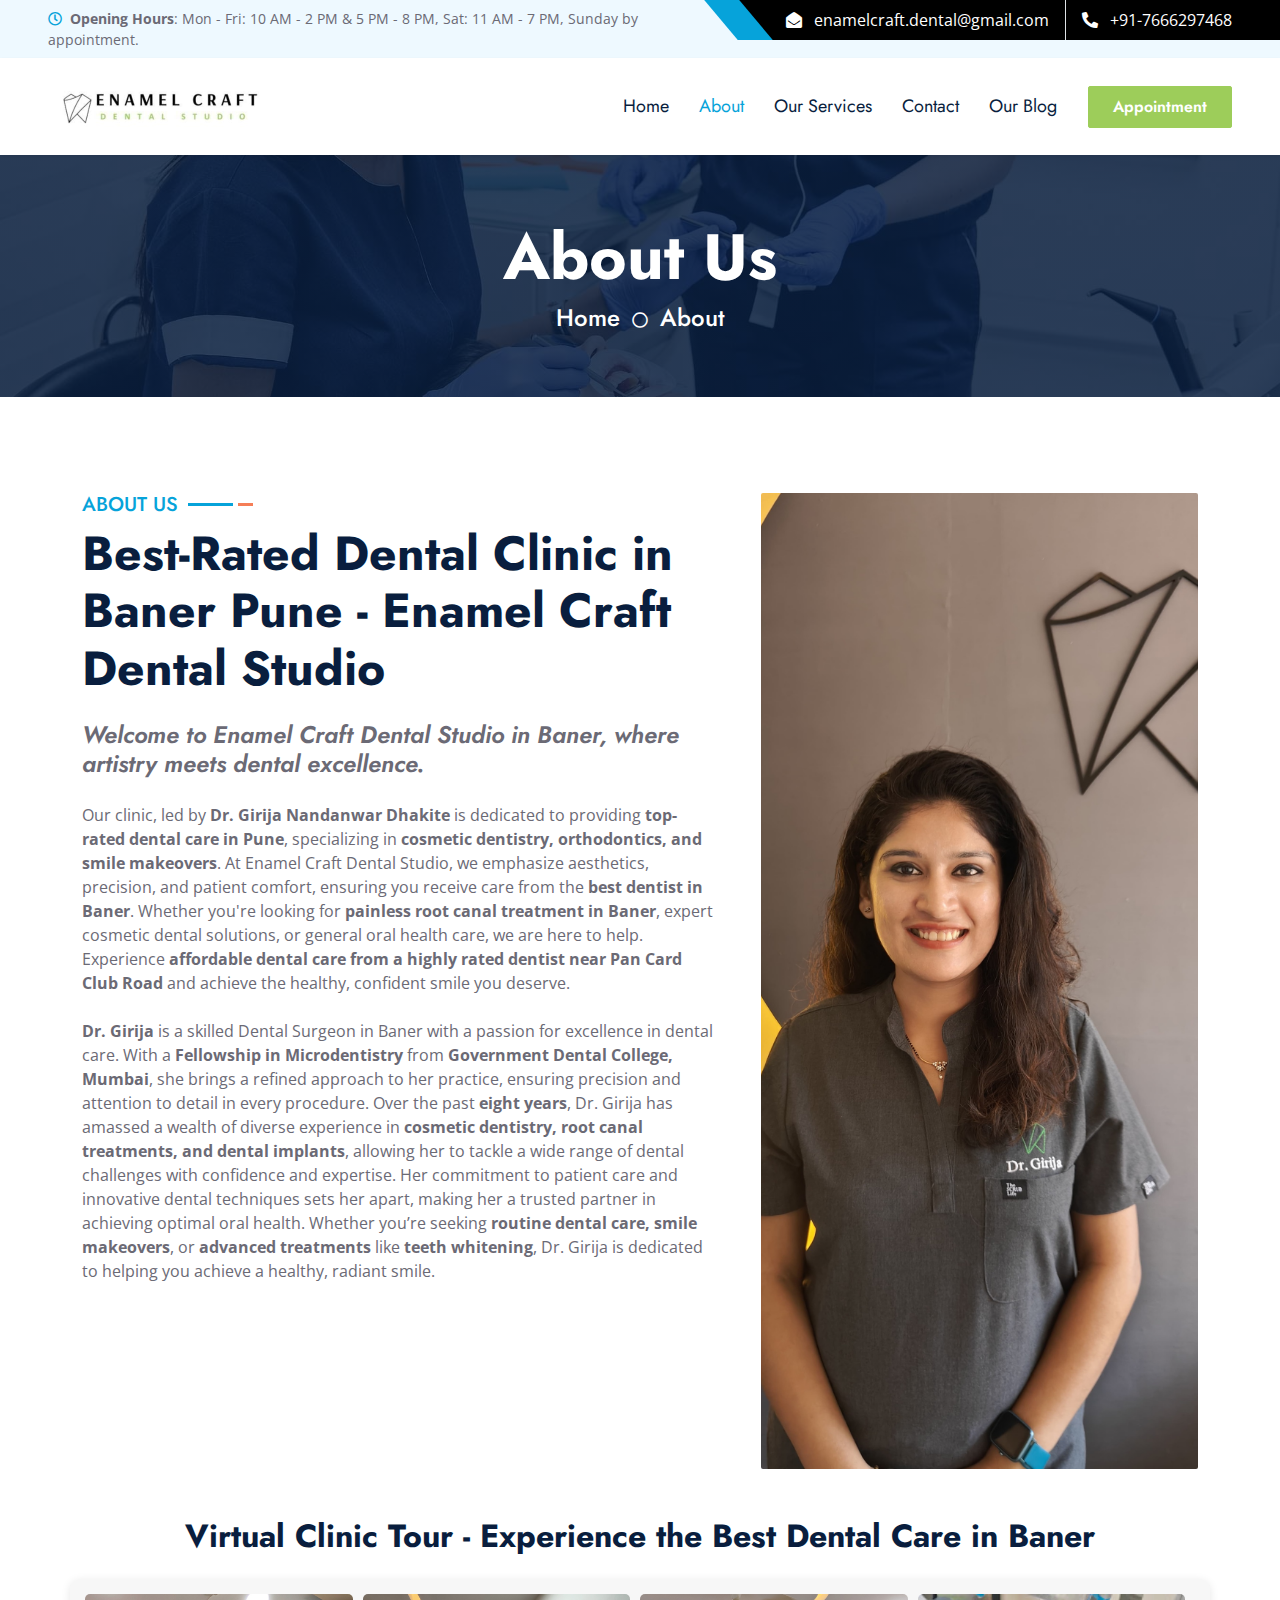
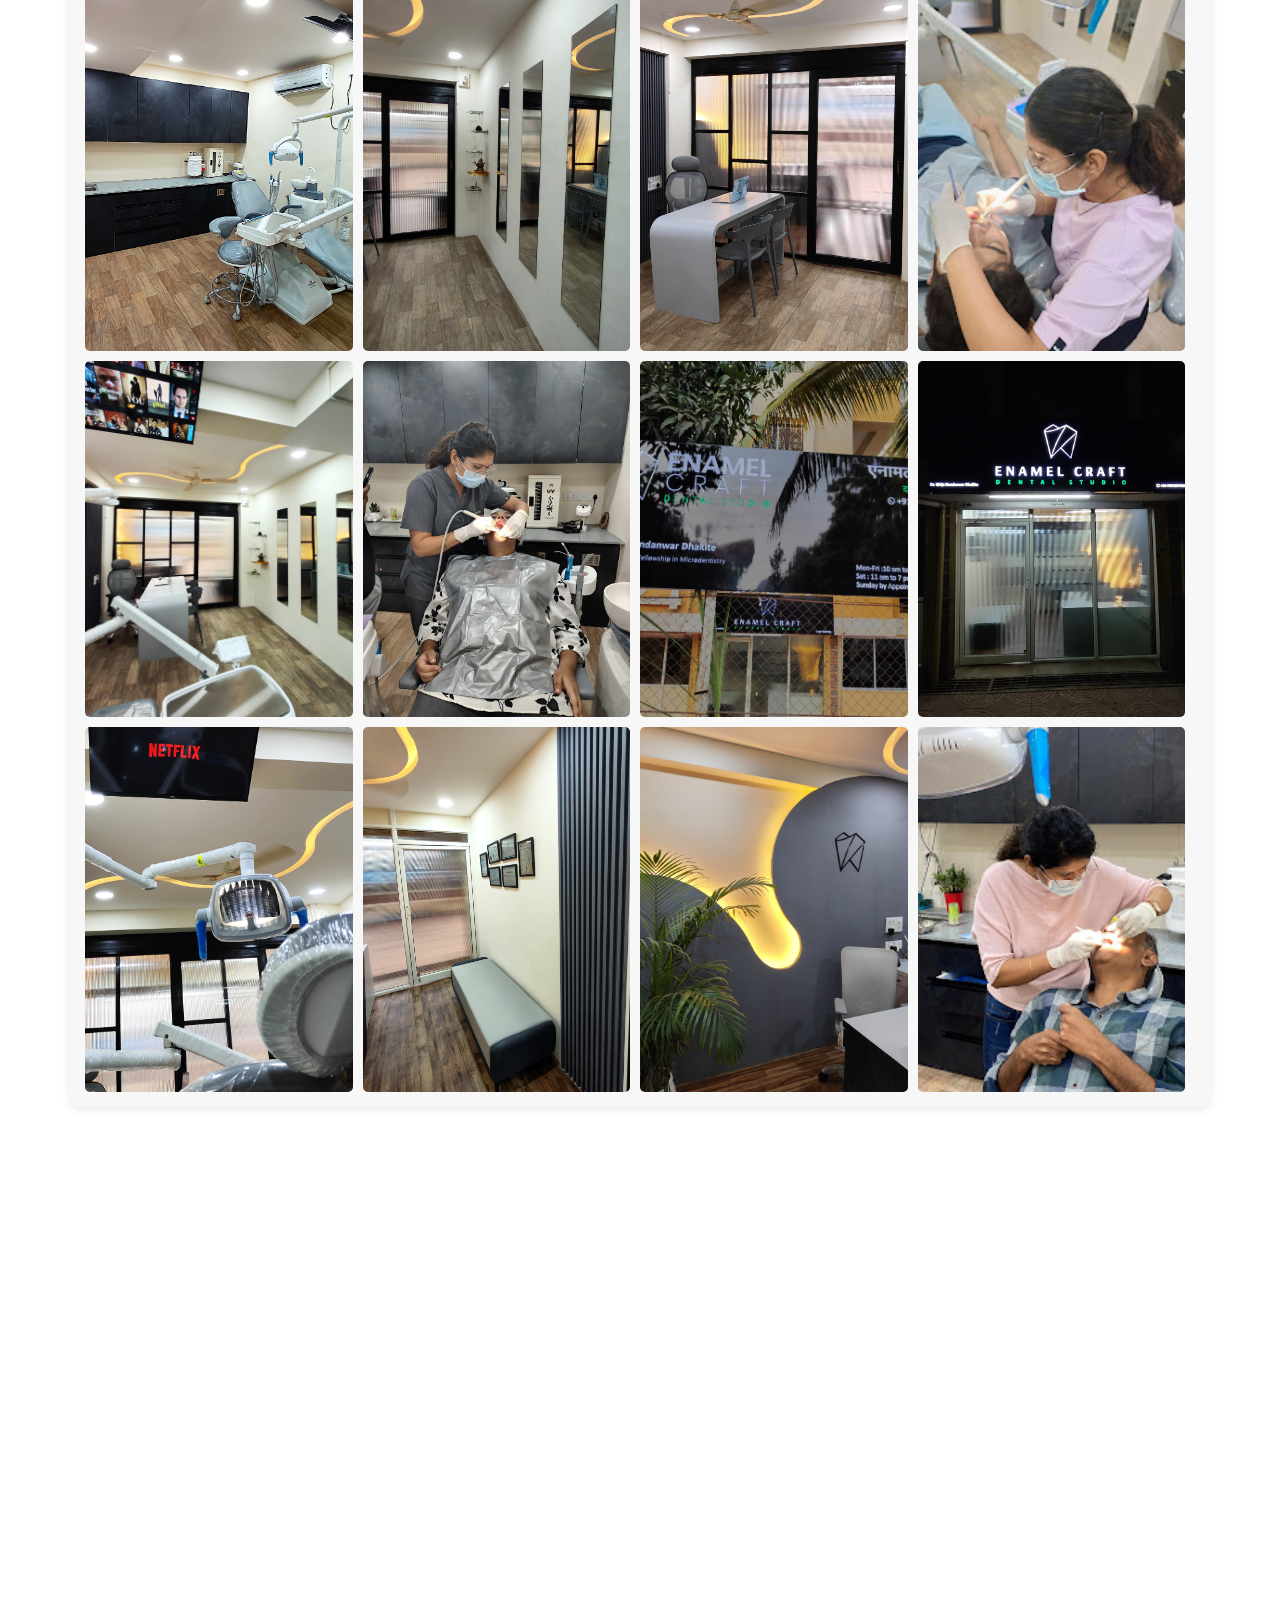
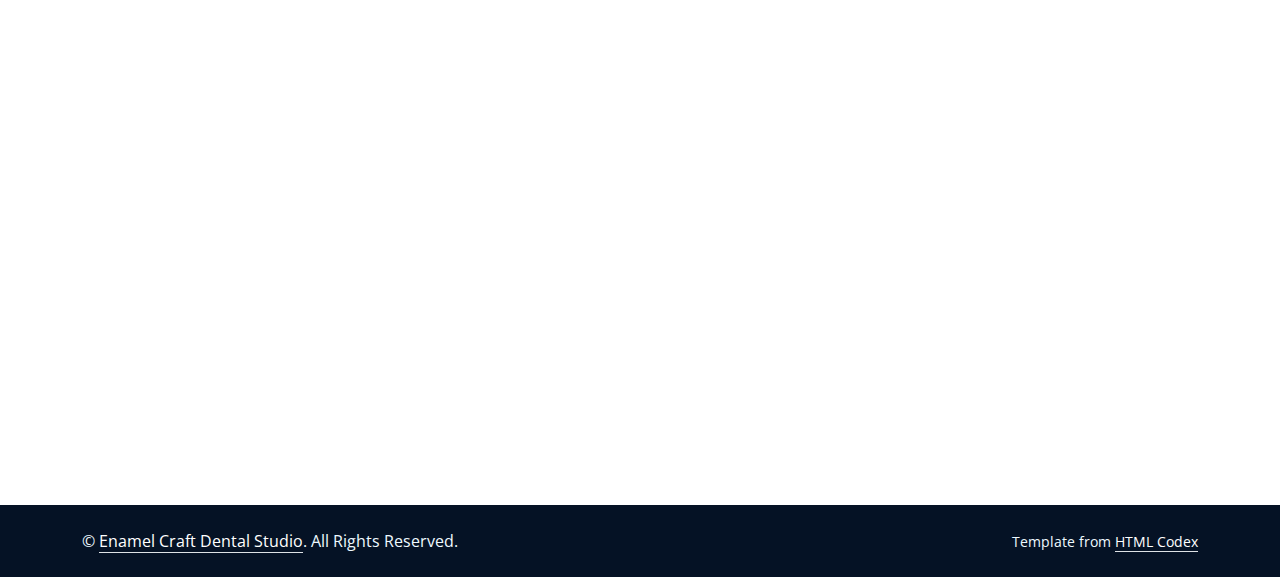
==== commit 57c743dc: "Update about.html" ====
--- a/about.html
+++ b/about.html
@@ -137,7 +137,7 @@
         "email": "enamelcraft.dental@gmail.com",
         "openingHours": "Mo-Fr 10:00-14:00, 17:00-20:00 Sa 11:00-19:00",
         "priceRange": "Affordable",
-        "url": "https://yourwebsite.com",
+        "url": "https://www.enamelcraft.com",
         "description": "Best dentist in Baner for root canal treatment, cosmetic dentistry, and general dental care."
     }
 </script>
@@ -160,7 +160,7 @@
             <a href="about.html" class="nav-item nav-link active" target="_blank">About</a>
             <a href="service.html" class="nav-item nav-link" target="_blank">Our Services</a>
             <a href="contact.html" class="nav-item nav-link" target="_blank">Contact</a>
-            <a href="https://enamelcraft.digitalpress.blog/" class="nav-item nav-link" target="_blank">Our Blog</a>
+            <a href="https://blog.enamelcraft.in/" class="nav-item nav-link" target="_blank">Our Blog</a>
         </div>
         <a href="https://wa.me/917666297468?text=Hello,%20Can%20I%20book%20an%20appointment%3F"
            class="btn btn-primary py-2 px-4 ms-3" target="_blank">Appointment</a>
@@ -172,7 +172,7 @@
         "@context": "https://schema.org",
         "@type": "Dentist",
         "name": "Enamel Craft Dental Studio",
-        "url": "https://yourwebsite.com",
+        "url": "https://www.enamelcraft.com",
         "logo": "img/echeader.jpg",
         "description": "Affordable and best-rated dental clinic in Baner Pune offering painless root canal treatment, cosmetic dentistry, and general dental care.",
         "contactPoint": {
@@ -212,13 +212,14 @@
                 <h4 class="text-body fst-italic mb-4">Welcome to Enamel Craft Dental Studio in Baner, where artistry
                     meets dental excellence.</h4>
                 <p class="mb-4">
-                    Our clinic is dedicated to providing <strong>top-rated dental care in Pune</strong>, specializing in
+                    Our clinic, led by <strong>Dr. Girija Nandanwar Dhakite</strong> is dedicated to providing <strong>top-rated dental care in Pune</strong>, specializing in
                     <strong>cosmetic dentistry, orthodontics, and smile makeovers</strong>. At Enamel Craft Dental
                     Studio, we emphasize aesthetics, precision, and patient comfort, ensuring you receive care from the
                     <strong>best dentist in Baner</strong>. Whether you're looking for <strong>painless root canal
                     treatment in Baner</strong>, expert cosmetic dental solutions, or general oral health care, we are
-                    here to help. Experience <strong>affordable dental care from a highly rated dentist near Pan Card
-                    Club Road</strong> and achieve the healthy, confident smile you deserve.
+                    here to help. Experience <strong>affordable dental care from a highly rated dentist near Pan Card Club Road</strong> and achieve the healthy, confident smile you deserve.
+                    <br><br>
+                    <strong>Dr. Girija</strong> is a skilled Dental Surgeon in Baner with a passion for excellence in dental care. With a <strong>Fellowship in Microdentistry</strong> from <b>Government Dental College, Mumbai</b>, she brings a refined approach to her practice, ensuring precision and attention to detail in every procedure. Over the past <strong>eight years</strong>, Dr. Girija has amassed a wealth of diverse experience in <b>cosmetic dentistry, root canal treatments, and dental implants</b>, allowing her to tackle a wide range of dental challenges with confidence and expertise. Her commitment to patient care and innovative dental techniques sets her apart, making her a trusted partner in achieving optimal oral health. Whether you’re seeking <b>routine dental care,</b> <b>smile makeovers</b>, or <b>advanced treatments</b> like <b>teeth whitening</b>, Dr. Girija is dedicated to helping you achieve a healthy, radiant smile.
                 </p>
                 <div class="row g-3">
                     <div class="col-sm-6 wow zoomIn" data-wow-delay="0.3s">
@@ -337,7 +338,7 @@
                             class="bi bi-arrow-right text-primary me-2"></i>Contact Us</a>
                 </div>
             </div>
-            <div class="col-lg-3 col-md-6">
+       <div class="col-lg-3 col-md-6">
                 <h3 class="text-white mb-4">Popular Links</h3>
                 <div class="d-flex flex-column justify-content-start">
                     <a class="text-light mb-2" href="https://g.page/r/CRp1fzZnCA4yEBM/review" target="_blank"
@@ -345,15 +346,14 @@
                        title="Leave a review for Enamel Craft Dental Studio - Best Dentist in Baner">
                         <i class="bi bi-arrow-right text-primary me-2"></i>Review Us
                     </a>
-                    <a class="text-light mb-2" href="#" target="_blank" rel="noopener noreferrer"
-                       title="Refer a friend to the best dental clinic in Baner">
+                    <a class="text-light mb-2" href="https://wa.me/?text=Hey,%20I%20want%20you%20to%20check%20out%20Enamel%20Craft%20Dental%20Studio:%20https://www.enamelcraft.in/" target="_blank" rel="noopener noreferrer" title="Refer a friend to the best dental clinic in Baner">
                         <i class="bi bi-arrow-right text-primary me-2"></i>Refer a friend
                     </a>
-                    <a class="text-light mb-2" href="#" target="_blank" rel="noopener noreferrer"
+                    <a class="text-light mb-2" href="https://www.enamelcraft.in/service" target="_blank" rel="noopener noreferrer"
                        title="Explore our top-rated dental services in Baner, Pune">
                         <i class="bi bi-arrow-right text-primary me-2"></i>Our Services
                     </a>
-                    <a class="text-light mb-2" href="#" target="_blank" rel="noopener noreferrer"
+                    <a class="text-light mb-2" href="https://blog.enamelcraft.in/" target="_blank" rel="noopener noreferrer"
                        title="Read our latest dental care tips and insights">
                         <i class="bi bi-arrow-right text-primary me-2"></i>Latest Blog
                     </a>
@@ -363,89 +363,85 @@
             <div class="col-lg-3 col-md-6">
                 <h3 class="text-white mb-4">Our Services</h3>
                 <div class="d-flex flex-column justify-content-start" itemscope itemtype="https://schema.org/Service">
-                    <a class="text-light mb-2" href="https://www.enamelcraft.in/preventive-care/"
+                    <a class="text-light mb-2" href="https://blog.enamelcraft.in/preventive-care/"
                        title="Preventive dental care services including check-ups, cleanings, and fluoride treatments"
                        target="_blank" rel="noopener noreferrer" itemprop="url">
                         <i class="bi bi-arrow-right text-primary me-2"></i><span itemprop="name">Preventive Care</span>
                     </a>
-
-
-                    <a class="text-light mb-2" href="https://www.enamelcraft.in/dental-cleanings-baner-wakad-aundh-pune-pancard-club-road/"
+                    <a class="text-light mb-2" href="https://blog.enamelcraft.in/dental-cleanings-baner-wakad-aundh-pune-pancard-club-road/"
                        title="Professional dental cleanings to remove plaque, tartar, and stains" target="_blank"
                        rel="noopener noreferrer" itemprop="url">
                         <i class="bi bi-arrow-right text-primary me-2"></i><span itemprop="name">Dental Cleanings</span>
                     </a>
-                    <a class="text-light mb-2" href="https://www.enamelcraft.in/fluoride-treatments-baner-wakad-aundh-pune-pancard-club-road/"
+                    <a class="text-light mb-2" href="https://blog.enamelcraft.in/fluoride-treatments-baner-wakad-aundh-pune-pancard-club-road/"
                        title="Fluoride treatments to strengthen enamel and prevent cavities" target="_blank"
                        rel="noopener noreferrer" itemprop="url">
                         <i class="bi bi-arrow-right text-primary me-2"></i><span
                             itemprop="name">Fluoride Treatments</span>
                     </a>
-                    <a class="text-light mb-2" href="https://www.enamelcraft.in/dental-sealants-baner-wakad-aundh-pune"
+                    <a class="text-light mb-2" href="https://blog.enamelcraft.in/dental-sealants-baner-wakad-aundh-pune"
                        title="Dental sealants for cavity protection on molars" target="_blank" rel="noopener noreferrer"
                        itemprop="url">
                         <i class="bi bi-arrow-right text-primary me-2"></i><span itemprop="name">Sealants</span>
                     </a>
-                    <a class="text-light mb-2" href="https://www.enamelcraft.in/dental-fillings-baner-wakad-aundh-pune/"
+                    <a class="text-light mb-2" href="https://blog.enamelcraft.in/dental-fillings-baner-wakad-aundh-pune/"
                        title="Tooth-colored fillings to restore cavities and tooth decay" target="_blank"
                        rel="noopener noreferrer" itemprop="url">
                         <i class="bi bi-arrow-right text-primary me-2"></i><span itemprop="name">Fillings</span>
                     </a>
-                    <a class="text-light mb-2" href="https://www.enamelcraft.in/dental-crowns-baner-wakad-aundh-pune"
+                    <a class="text-light mb-2" href="https://blog.enamelcraft.in/dental-crowns-baner-wakad-aundh-pune"
                        title="Dental crowns to restore damaged or weak teeth" target="_blank" rel="noopener noreferrer"
                        itemprop="url">
                         <i class="bi bi-arrow-right text-primary me-2"></i><span itemprop="name">Crowns</span>
                     </a>
-                    <a class="text-light mb-2" href="https://www.enamelcraft.in/dental-bridges-baner-pune"
+                    <a class="text-light mb-2" href="https://blog.enamelcraft.in/dental-bridges-baner-pune"
                        title="Dental bridges to replace missing teeth and restore function" target="_blank"
                        rel="noopener noreferrer" itemprop="url">
                         <i class="bi bi-arrow-right text-primary me-2"></i><span itemprop="name">Bridges</span>
                     </a>
-                    <a class="text-light mb-2" href="https://www.enamelcraft.in/dentures-baner-pune"
+                    <a class="text-light mb-2" href="https://blog.enamelcraft.in/dentures-baner-pune"
                        title="Full and partial dentures for missing teeth replacement" target="_blank"
                        rel="noopener noreferrer" itemprop="url">
                         <i class="bi bi-arrow-right text-primary me-2"></i><span itemprop="name">Dentures</span>
                     </a>
-
-
-
-                    <a class="text-light mb-2" href="https://www.enamelcraft.in/root-canal-therapy-baner-wakad-aundh-pune/"
+                    <a class="text-light mb-2" href="https://blog.enamelcraft.in/root-canal-therapy-baner-wakad-aundh-pune/"
                        title="Root canal therapy to save infected or decayed teeth" target="_blank"
                        rel="noopener noreferrer" itemprop="url">
                         <i class="bi bi-arrow-right text-primary me-2"></i><span
                             itemprop="name">Root Canal Therapy</span>
                     </a>
-                    <a class="text-light mb-2" href="https://www.enamelcraft.in/orthodontic-treatment-baner/"
+                    <a class="text-light mb-2" href="https://blog.enamelcraft.in/orthodontic-treatment-baner/"
                        title="Orthodontic treatments including braces and clear aligners" target="_blank"
                        rel="noopener noreferrer" itemprop="url">
                         <i class="bi bi-arrow-right text-primary me-2"></i><span
                             itemprop="name">Orthodontic Treatment</span>
                     </a>
-                    <a class="text-light mb-2" href="https://www.enamelcraft.in/dental-implants/"
+                    <a class="text-light mb-2" href="https://blog.enamelcraft.in/dental-implants/"
                        title="Dental implants for permanent tooth replacement" target="_blank" rel="noopener noreferrer"
                        itemprop="url">
                         <i class="bi bi-arrow-right text-primary me-2"></i><span itemprop="name">Dental Implants</span>
                     </a>
-                    <a class="text-light mb-2" href="https://www.enamelcraft.in/emergency-dental-care/"
+                    <a class="text-light mb-2" href="https://blog.enamelcraft.in/emergency-dental-care/"
                        title="Emergency dental care for urgent dental issues" target="_blank" rel="noopener noreferrer"
                        itemprop="url">
                         <i class="bi bi-arrow-right text-primary me-2"></i><span
                             itemprop="name">Emergency Dental Care</span>
                     </a>
-                    <a class="text-light mb-2" href="https://www.enamelcraft.in/restorative-dentistry-baner/"
+                    <a class="text-light mb-2" href="https://blog.enamelcraft.in/restorative-dentistry-baner/"
                        title="Restorative dentistry services to repair and restore teeth" target="_blank"
                        rel="noopener noreferrer" itemprop="url">
                         <i class="bi bi-arrow-right text-primary me-2"></i><span
                             itemprop="name">Restorative Dentistry</span>
                     </a>
-                    <a class="text-light mb-2" href="https://www.enamelcraft.in/oral-surgery-baner/"
+                    <a class="text-light mb-2" href="https://blog.enamelcraft.in/oral-surgery-baner/"
                        title="Oral surgery services including extractions and wisdom teeth removal" target="_blank"
                        rel="noopener noreferrer" itemprop="url">
                         <i class="bi bi-arrow-right text-primary me-2"></i><span itemprop="name">Oral Surgery</span>
                     </a>
                 </div>
             </div>
-            <div class="col-lg-3 col-md-6" itemscope itemtype="https://schema.org/Dentist">
+
+                        <div class="col-lg-3 col-md-6" itemscope itemtype="https://schema.org/Dentist">
                 <h3 class="text-white mb-4">Get In Touch</h3>
                 <p class="mb-2">
                     <i class="bi bi-geo-alt text-primary me-2"></i>
@@ -551,4 +547,4 @@
     <script src="js/main.js"></script>
 </body>
 
-</html>+</html>
